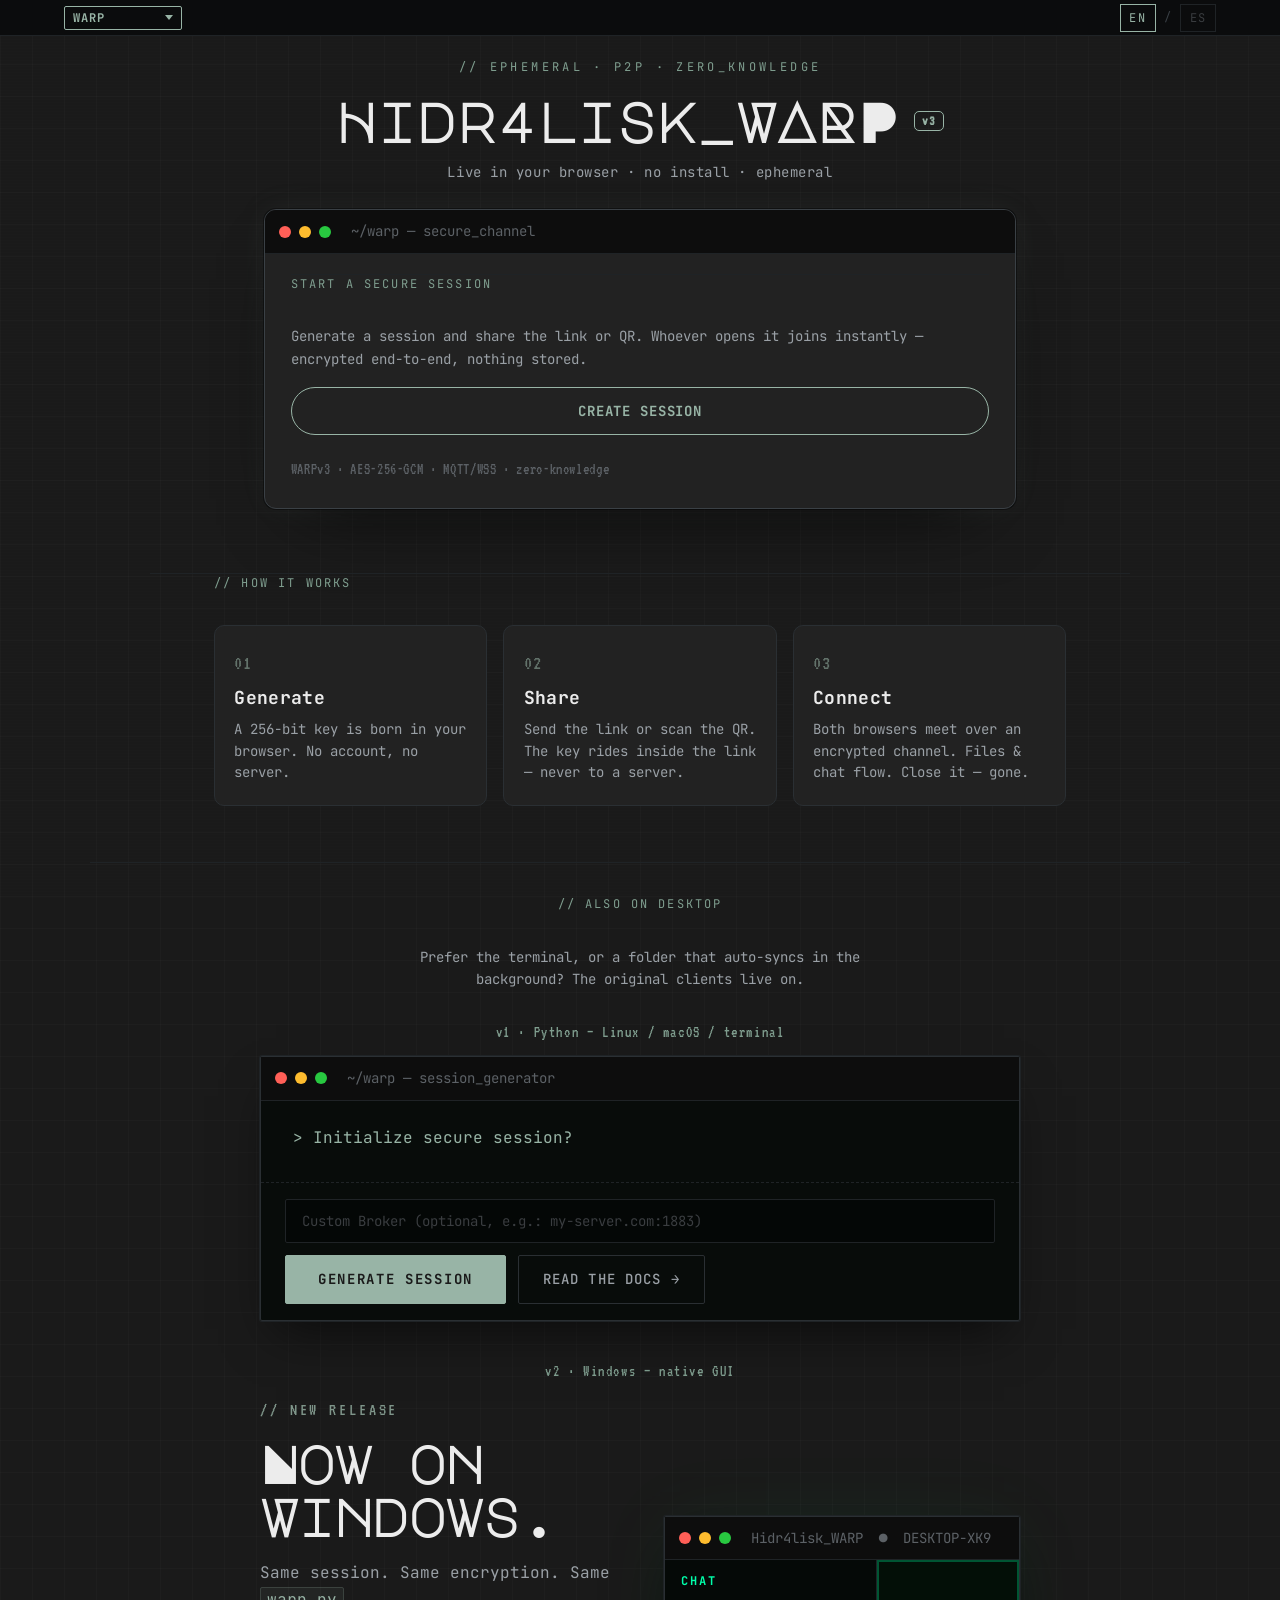
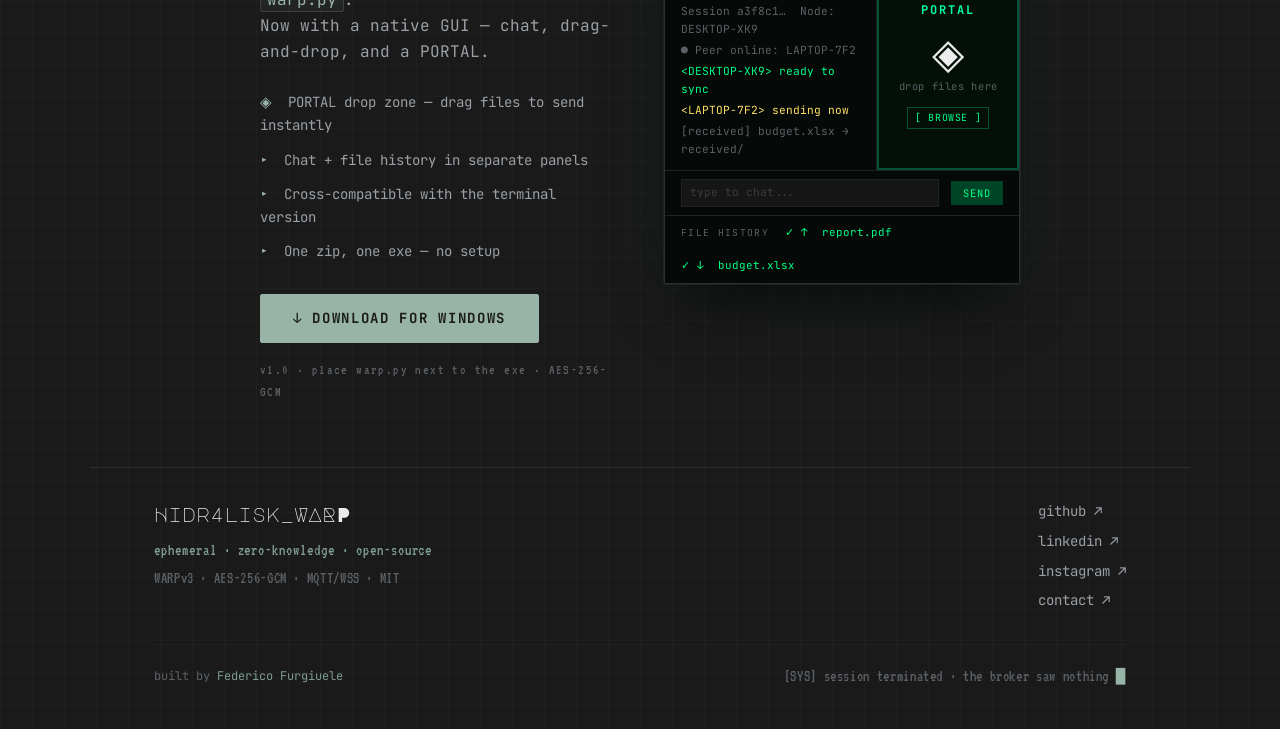
==== index.html @ d68409e7 "invitar: guardar QR como PNG (con marca central), cerrar la sección, y ocultar COMPARTIR en escritor" ====
<!DOCTYPE html>
<html lang="en">

<head>
    <meta charset="UTF-8">
    <meta name="viewport" content="width=device-width, initial-scale=1.0, viewport-fit=cover">
    <meta name="description"
        content="Hidr4lisk_WARP v3 — Ephemeral, zero-knowledge encrypted file transfer & chat, right in your browser. Generate a session, share a link or QR, connect instantly. Nothing stored.">
    <title>Hidr4lisk_WARP // Ephemeral P2P in your browser</title>
    <link rel="preconnect" href="https://fonts.googleapis.com">
    <link rel="preconnect" href="https://fonts.gstatic.com" crossorigin>
    <link href="https://fonts.googleapis.com/css2?family=JetBrains+Mono:wght@400;500;700;800&family=Major+Mono+Display&family=VT323&display=swap" rel="stylesheet">
    <link rel="stylesheet" href="index.css">
    <link rel="stylesheet" href="app.css">
</head>

<body>
    <div id="glitch-overlay" aria-hidden="true"></div>
    <a class="skip-link" href="#main-content">Skip to main content</a>

    <!-- ── Top bar (navbar) ─────────────────────────────────────────── -->
    <div class="top-bar" role="complementary" aria-label="System status">
        <div class="top-bar__inner">
            <div class="top-bar__left">
                <select class="tool-select" aria-label="Hidr4lisk tools"
                        onchange="window.location.href=this.value">
                    <option value="https://hidralisk.online">Hidr4lisk_</option>
                    <option value="https://hidr4lisk.github.io/warp" selected>WARP</option>
                    <option value="https://hidr4lisk.github.io/shield">SHIELD</option>
                    <option value="https://hidr4lisk.github.io/tech">TECH</option>
                    <option value="https://hidr4lisk.github.io/pentool">PENTOOL</option>
                    <option value="https://github.com/hidr4lisk/swarm">SWARM</option>
                </select>
            </div>
            <div class="top-bar__right">
                <nav class="lang-toggle" aria-label="Language selector">
                    <button class="lang-btn active" id="lang-en" onclick="setLang('en')" aria-pressed="true">EN</button>
                    <span class="lang-sep" aria-hidden="true">/</span>
                    <button class="lang-btn" id="lang-es" onclick="setLang('es')" aria-pressed="false">ES</button>
                </nav>
            </div>
        </div>
    </div>

    <div class="page-wrapper" id="main-content">

        <!-- ══════════════════════════════════════════════════════════════
             HERO — el cliente v3 EN VIVO es el héroe
             ══════════════════════════════════════════════════════════════ -->
        <header class="hero3">
            <p class="hero3__eyebrow"><span data-i18n="hero_eyebrow">// EPHEMERAL · P2P · ZERO_KNOWLEDGE</span></p>
            <h1 class="hero3__title"><span class="hero3__title-text">Hidr4lisk_WARP</span><span class="hero3__ver vt323">v3</span></h1>
            <p class="hero3__kicker" data-i18n="hero_kicker">Live in your browser · no install · ephemeral</p>

            <!-- Cliente dentro del marco terminal -->
            <div class="client">
                <div class="terminal-header">
                    <span class="btn close" aria-hidden="true"></span>
                    <span class="btn min" aria-hidden="true"></span>
                    <span class="btn max" aria-hidden="true"></span>
                    <span class="title">~/warp — secure_channel</span>
                </div>
                <div class="client__body">

                    <!-- Screen: start -->
                    <section class="screen" id="screen-start">
                        <p class="section-eyebrow" data-i18n="start_title">Start a secure session</p>
                        <p class="muted" data-i18n="start_desc">Generate a session and share the link or QR.</p>
                        <button id="create-btn" class="btn-primary" data-i18n="btn_create">CREATE SESSION</button>
                        <p id="start-error" class="err hidden"></p>
                        <p class="about-tags vt323">WARPv3 · AES-256-GCM · MQTT/WSS · zero-knowledge</p>
                    </section>

                    <!-- Screen: room -->
                    <section class="screen hidden" id="screen-room">
                        <div class="peer-status" id="peer-status"></div>

                        <!-- Invitar (colapsable) -->
                        <div class="invite" id="invite">
                            <button class="invite-reopen" id="invite-reopen" type="button">
                                <span data-i18n="invite_title">// INVITE A PEER</span> <span aria-hidden="true">▾</span>
                            </button>
                            <div class="invite-body">
                                <button class="invite-collapse" id="invite-collapse" type="button">
                                    <span class="section-eyebrow" data-i18n="invite_title">// INVITE A PEER</span> <span aria-hidden="true">▴</span>
                                </button>
                                <p class="muted" data-i18n="invite_desc">Send this link or let them scan the QR.</p>
                                <div class="qr-wrap">
                                    <div class="qr" id="qr" aria-label="Session QR code"></div>
                                    <span class="qr-logo">Hidr4lisk_</span>
                                </div>
                                <button id="qr-save-btn" class="qr-save-btn" type="button" data-i18n="btn_qr">⤓ SAVE QR</button>
                                <input id="share-link" class="share-link" readonly aria-label="Session link">
                                <div class="btn-row">
                                    <button id="share-btn" class="btn-primary" data-i18n="btn_share">↗ SHARE LINK</button>
                                    <button id="copy-btn" class="btn-ghost" data-i18n="btn_copy">⧉ COPY</button>
                                </div>
                            </div>
                        </div>

                        <div class="room-grid">
                            <!-- Chat -->
                            <div class="panel chat-card">
                                <p class="section-eyebrow" data-i18n="chat_title">// CHAT</p>
                                <div class="chat-log" id="chat-log" aria-live="polite"></div>
                                <div class="chat-input-row">
                                    <input id="chat-input" class="text-input" maxlength="2000" autocomplete="off"
                                           data-i18n-placeholder="chat_placeholder" placeholder="Type a message…">
                                    <button id="chat-send" class="btn-send" aria-label="Send">↵</button>
                                </div>
                            </div>

                            <!-- PORTAL (estilo Rick & Morty) -->
                            <div class="panel portal-card">
                                <p class="section-eyebrow" data-i18n="portal_title">// PORTAL</p>
                                <div class="portal" id="portal" role="button" tabindex="0" aria-label="Drop files to send">
                                    <span class="portal-ring" aria-hidden="true"></span>
                                    <span class="portal-ring portal-ring--2" aria-hidden="true"></span>
                                    <span class="portal-core" aria-hidden="true"></span>
                                    <span class="portal-hint" data-i18n="portal_hint">Drop files here or tap to choose</span>
                                    <input type="file" id="file-input" multiple hidden>
                                </div>
                                <p class="section-eyebrow xfer-eyebrow" data-i18n="transfers_title">// TRANSFERS</p>
                                <div class="transfers" id="transfers"></div>
                            </div>
                        </div>

                        <a class="leave" href="index.html" data-i18n="leave">↺ NEW SESSION</a>
                    </section>

                </div>
            </div>
        </header>

        <!-- ══════════════════════════════════════════════════════════════
             HOW IT WORKS — secuencia real (3 pasos)
             ══════════════════════════════════════════════════════════════ -->
        <section class="web-how" aria-labelledby="web-how-label">
            <p class="section-eyebrow" id="web-how-label" data-i18n="web_how_title">// HOW IT WORKS</p>
            <ol class="web-how__steps">
                <li class="web-step" data-animatable>
                    <span class="web-step__n vt323">01</span>
                    <h3 class="web-step__t" data-i18n="web_s1_t">Generate</h3>
                    <p class="web-step__d" data-i18n="web_s1_d">A 256-bit key is born in your browser.</p>
                </li>
                <li class="web-step" data-animatable>
                    <span class="web-step__n vt323">02</span>
                    <h3 class="web-step__t" data-i18n="web_s2_t">Share</h3>
                    <p class="web-step__d" data-i18n="web_s2_d">Send the link or scan the QR.</p>
                </li>
                <li class="web-step" data-animatable>
                    <span class="web-step__n vt323">03</span>
                    <h3 class="web-step__t" data-i18n="web_s3_t">Connect</h3>
                    <p class="web-step__d" data-i18n="web_s3_d">An encrypted channel forms. Files & chat flow.</p>
                </li>
            </ol>
        </section>

        <main>
        <!-- ══════════════════════════════════════════════════════════════
             LEGACY — los clientes de escritorio (v1 Python, v2 Windows)
             ══════════════════════════════════════════════════════════════ -->
        <section class="legacy" id="desktop" aria-labelledby="legacy-label">
            <div class="legacy__head">
                <p class="section-eyebrow" id="legacy-label" data-i18n="legacy_eyebrow">// ALSO ON DESKTOP</p>
                <p class="legacy__lead" data-i18n="legacy_lead">Prefer the terminal, or a folder that auto-syncs? The original clients live on.</p>
            </div>

            <!-- v1 · Python -->
            <div class="legacy__client">
                <p class="legacy__tag vt323" data-i18n="legacy_v1">v1 · Python — Linux / macOS / terminal</p>
                <div class="terminal-window">
                    <div class="terminal-header">
                        <span class="btn close" aria-hidden="true"></span>
                        <span class="btn min" aria-hidden="true"></span>
                        <span class="btn max" aria-hidden="true"></span>
                        <span class="title">~/warp — session_generator</span>
                    </div>
                    <div class="terminal-body" id="terminal-output">
                        <p class="user-input" id="terminal-init-line" data-i18n="terminal_init">&gt; Initialize secure session?</p>
                    </div>
                    <div class="action-container">
                        <input type="text" id="broker-url" data-i18n-placeholder="broker_placeholder"
                            placeholder="Custom Broker (optional, e.g.: my-server.com:1883)" class="cyber-input"
                            aria-label="Custom broker address">
                        <div class="action-buttons">
                            <button id="generate-btn" class="cta-primary" aria-label="Generate session">
                                <span data-i18n="btn_generate">GENERATE SESSION</span>
                            </button>
                            <a class="cta-secondary" href="https://github.com/hidr4lisk/warp" target="_blank" rel="noopener" aria-label="Read the documentation on GitHub">
                                <span data-i18n="cta_secondary">READ THE DOCS →</span>
                            </a>
                        </div>
                    </div>
                </div>
                <!-- Deploy sidebar (post-generation) + dummies de compat para generator.js -->
                <div class="carousel" aria-hidden="true" style="display:none">
                    <div class="carousel-track">
                        <div class="carousel-slide"><div class="feature-card"></div></div>
                        <div class="carousel-slide"><div class="feature-card"></div></div>
                        <div class="carousel-slide"><div class="feature-card"></div></div>
                    </div>
                    <div class="carousel-dots">
                        <button class="carousel-dot active" data-slide="0"></button>
                        <button class="carousel-dot" data-slide="1"></button>
                        <button class="carousel-dot" data-slide="2"></button>
                    </div>
                </div>
                <section class="deploy-sidebar hidden" aria-label="Deployment info">
                    <p class="success-msg" data-i18n="success_msg">// Session keys injected. Node ready for deployment.</p>
                    <div class="sidebar-buttons">
                        <button id="download-warp" class="cta-primary sidebar-btn sub-action" data-i18n="btn_download">↓ DOWNLOAD warp.py</button>
                        <button id="reset-btn" class="cta-secondary sidebar-btn sub-action" data-i18n="btn_reset">↺ NEW SESSION</button>
                    </div>
                    <div class="protocol-note">
                        <span class="note-label" data-i18n="protocol_label">// HOW IT WORKS</span>
                        <span data-i18n="protocol_text">Files are chunked, encrypted (AES-256-GCM), and pushed over MQTT. Nodes identify by hostname. Keys never leave your machine. Shut it down — session is gone.</span>
                    </div>
                </section>
                <div class="panel-about" aria-hidden="true" style="display:none"></div>
            </div>

            <!-- v2 · Windows GUI -->
            <div class="legacy__client" id="windows">
                <p class="legacy__tag vt323" data-i18n="legacy_v2">v2 · Windows — native GUI</p>
                <div class="win-launch__layout">
                    <div class="win-launch__copy">
                        <div class="win-launch__new vt323" data-i18n="win_new_badge">// NEW RELEASE</div>
                        <h2 class="win-launch__title" data-i18n="win_title">Now on Windows.</h2>
                        <p class="win-launch__sub" data-i18n-html="win_sub">Same session. Same encryption. Same <code class="inline">warp.py</code>.<br>Now with a native GUI — chat, drag-and-drop, and a PORTAL.</p>
                        <ul class="win-launch__bullets">
                            <li><span class="win-bullet-portal">◈</span> PORTAL drop zone — drag files to send instantly</li>
                            <li><span class="bullet-arrow">▸</span> Chat + file history in separate panels</li>
                            <li><span class="bullet-arrow">▸</span> Cross-compatible with the terminal version</li>
                            <li><span class="bullet-arrow">▸</span> One zip, one exe — no setup</li>
                        </ul>
                        <div class="win-launch__actions">
                            <a href="https://github.com/hidr4lisk/warp/releases/latest" class="cta-primary" target="_blank" rel="noopener" data-i18n="win_download_btn">↓ DOWNLOAD FOR WINDOWS</a>
                        </div>
                        <p class="win-launch__note vt323" data-i18n="win_note">v1.0 · place warp.py next to the exe · AES-256-GCM</p>
                    </div>
                    <div class="win-launch__preview" aria-hidden="true">
                        <div class="win-mockup">
                            <div class="win-mockup__bar">
                                <span class="btn close"></span><span class="btn min"></span><span class="btn max"></span>
                                <span class="title">Hidr4lisk_WARP &nbsp;●&nbsp; DESKTOP-XK9</span>
                            </div>
                            <div class="win-mockup__body">
                                <div class="win-mockup__chat">
                                    <div class="wm-label">CHAT</div>
                                    <div class="wm-line wm-sys">Session a3f8c1… &nbsp;Node: DESKTOP-XK9</div>
                                    <div class="wm-line wm-sys">● Peer online: LAPTOP-7F2</div>
                                    <div class="wm-line wm-me">&lt;DESKTOP-XK9&gt; ready to sync</div>
                                    <div class="wm-line wm-peer">&lt;LAPTOP-7F2&gt; sending now</div>
                                    <div class="wm-line wm-sys">[received] budget.xlsx → received/</div>
                                </div>
                                <div class="win-mockup__portal">
                                    <div class="wm-label">PORTAL</div>
                                    <div class="wm-portal-icon">◈</div>
                                    <div class="wm-portal-hint">drop files here</div>
                                    <div class="wm-portal-browse">[ BROWSE ]</div>
                                </div>
                            </div>
                            <div class="win-mockup__input">
                                <div class="wm-input-field">type to chat...</div>
                                <div class="wm-send">SEND</div>
                            </div>
                            <div class="win-mockup__history">
                                <span class="wm-hist-label">FILE HISTORY</span>
                                <span class="wm-hist-item">✓ ↑&nbsp; report.pdf</span>
                                <span class="wm-hist-item">✓ ↓&nbsp; budget.xlsx</span>
                            </div>
                        </div>
                    </div>
                </div>
            </div>
        </section>
        </main>

        <!-- ══════════════════════════════════════════════════════════════ FOOTER ═══ -->
        <footer class="foot">
            <div class="foot__top">
                <div class="foot__brand">
                    <p class="foot__word">Hidr4lisk_WARP</p>
                    <p class="foot__tag vt323">ephemeral · zero-knowledge · open-source</p>
                    <p class="foot__chips vt323">WARPv3 · AES-256-GCM · MQTT/WSS · MIT</p>
                </div>
                <nav class="foot__links" aria-label="Links">
                    <a href="https://github.com/hidr4lisk/warp" target="_blank" rel="noopener">github ↗</a>
                    <a href="https://linkedin.com/in/federico-furgiuele" target="_blank" rel="noopener">linkedin ↗</a>
                    <a href="https://instagram.com/hidralisk.online" target="_blank" rel="noopener">instagram ↗</a>
                    <a href="mailto:hidralisk.online@gmail.com">contact ↗</a>
                </nav>
            </div>
            <div class="foot__bottom">
                <span class="foot__by">built by <a href="https://linkedin.com/in/federico-furgiuele" target="_blank" rel="noopener">Federico Furgiuele</a></span>
                <span class="vt323 foot__sys">[SYS] session terminated · the broker saw nothing <span class="foot__blink">█</span></span>
            </div>
        </footer>

    </div><!-- /page-wrapper -->

    <template id="deploy-content">
        <div class="steps">
            <div class="step">
                <span class="step-num">01</span>
                <div class="step-body">
                    <p data-i18n-html="step1_desc">Copy <code class="inline">warp.py</code> into the folder you want to sync on <strong>each machine</strong>.</p>
                </div>
            </div>
            <div class="step">
                <span class="step-num">02</span>
                <div class="step-body">
                    <p data-i18n="step2_desc">Create a virtual environment and install the 3 dependencies:</p>
                    <div class="code-container">
                        <code class="block" id="cmd-install">python3 -m venv .venv<br>source .venv/bin/activate<br>pip install paho-mqtt cryptography watchdog</code>
                        <button class="copy-btn" onclick="copyToClipboard('cmd-install', this)">Copy</button>
                    </div>
                </div>
            </div>
            <div class="step">
                <span class="step-num">03</span>
                <div class="step-body">
                    <p data-i18n="step3_desc">Run the node. That's it.</p>
                    <div class="code-container">
                        <code class="block" id="cmd-run">python3 warp.py</code>
                        <button class="copy-btn" onclick="copyToClipboard('cmd-run', this)">Copy</button>
                    </div>
                </div>
            </div>
        </div>
    </template>

    <script src="generator.js"></script>
    <script src="index.js"></script>
    <script src="vendor/mqtt.min.js"></script>
    <script src="vendor/qrcode.min.js"></script>
    <script src="app.js"></script>
</body>

</html>
---- index.css ----
/* ── Design tokens ──────────────────────────────────────────────────── */
:root {
    /* Surface */
    --bg-base:      #1A1A1A;
    --bg-surface:   #222222;
    --bg-elevated:  #2a2a2a;

    /* Borders */
    --border-subtle:  #1f2326;
    --border-default: #2a2f33;
    --border-strong:  #3a4045;

    /* Text */
    --text-primary:   #ececec;
    --text-secondary: #9aa0a6;
    --text-tertiary:  #5c6166;
    --text-disabled:  #3a3d40;

    /* Accent — one colour only */
    --accent:      #98B4A6;
    --accent-dim:  #7f9e8f;
    --accent-glow: rgba(152, 180, 166, 0.35);
    --accent-soft: rgba(152, 180, 166, 0.08);

    /* States */
    --danger:  #ff5252;
    --info:    #6ab7ff;

    /* Typography */
    --font-display: 'Major Mono Display', 'JetBrains Mono', monospace;
    --font-mono:    'JetBrains Mono', 'SF Mono', Consolas, monospace;

    /* Spacing (4px base) */
    --s-1:  0.25rem;
    --s-2:  0.5rem;
    --s-3:  0.75rem;
    --s-4:  1rem;
    --s-5:  1.5rem;
    --s-6:  2rem;
    --s-7:  3rem;
    --s-8:  4rem;
    --s-9:  6rem;

    /* Type scale */
    --t-xs:   0.75rem;
    --t-sm:   0.875rem;
    --t-base: 1rem;
    --t-lg:   1.125rem;
    --t-xl:   1.5rem;
    --t-2xl:  2rem;
    --t-3xl:  3rem;
    --t-hero: clamp(1.8rem, 5vw, 3.6rem);

    /* Radii */
    --r-0: 0;
    --r-1: 2px;
    --r-2: 4px;

    /* Shadows / glows */
    --glow-accent: 0 0 0 1px var(--accent), 0 0 24px var(--accent-glow);
    --glow-soft:   0 0 32px var(--accent-soft);

    /* Motion */
    --ease-out:    cubic-bezier(0.16, 1, 0.3, 1);
    --ease-in-out: cubic-bezier(0.65, 0, 0.35, 1);
    --dur-fast:    150ms;
    --dur-base:    250ms;
    --dur-slow:    450ms;

    /* Page padding */
    --page-pad: var(--s-4);
}

@media (min-width: 640px)  { :root { --page-pad: var(--s-5); } }
@media (min-width: 1024px) { :root { --page-pad: var(--s-7); } }
@media (min-width: 1280px) { :root { --page-pad: var(--s-8); } }

/* ── Reset ──────────────────────────────────────────────────────────── */
*, *::before, *::after { box-sizing: border-box; margin: 0; padding: 0; }

/* ── Base ────────────────────────────────────────────────────────────── */
html { scroll-behavior: smooth; }

body {
    background-color: var(--bg-base);
    background-image:
        linear-gradient(rgba(255,255,255,0.018) 1px, transparent 1px),
        linear-gradient(90deg, rgba(255,255,255,0.018) 1px, transparent 1px);
    background-size: 32px 32px;
    color: var(--text-primary);
    font-family: var(--font-mono);
    font-size: var(--t-base);
    line-height: 1.6;
    overflow-x: hidden;
    min-height: 100vh;
    min-height: 100dvh;
    padding-top: env(safe-area-inset-top, 0);
    padding-bottom: env(safe-area-inset-bottom, 0);
}

/* Scanlines overlay */
body::before {
    content: '';
    position: fixed;
    inset: 0;
    pointer-events: none;
    background: repeating-linear-gradient(
        0deg,
        transparent 0,
        transparent 2px,
        rgba(255,255,255,0.012) 2px,
        rgba(255,255,255,0.012) 3px
    );
    z-index: 1;
    mix-blend-mode: overlay;
}

/* ── Skip link ──────────────────────────────────────────────────────── */
.skip-link {
    position: absolute;
    top: -100%;
    left: var(--page-pad);
    background: var(--accent);
    color: var(--bg-base);
    padding: var(--s-2) var(--s-4);
    font-family: var(--font-mono);
    font-weight: 700;
    text-decoration: none;
    z-index: 1000;
    transition: top var(--dur-fast);
}
.skip-link:focus { top: 0; }

/* ── VT323 utility ──────────────────────────────────────────────────── */
.vt323 { font-family: 'VT323', monospace; letter-spacing: 0.05em; }

/* ── Utility ────────────────────────────────────────────────────────── */
.hidden { display: none !important; }
.accent-word  { color: var(--accent); }
.accent-text  { color: var(--accent); }
.bullet-arrow { color: var(--accent); margin-right: var(--s-2); }

/* ── Top bar ─────────────────────────────────────────────────────────── */
.top-bar {
    position: sticky;
    top: 0;
    z-index: 200;
    height: 36px;
    background: rgba(10, 11, 12, 0.92);
    border-bottom: 1px solid var(--border-subtle);
    backdrop-filter: blur(8px);
    -webkit-backdrop-filter: blur(8px);
}

.top-bar__inner {
    max-width: 1320px;
    margin: 0 auto;
    padding-inline: max(var(--page-pad), env(safe-area-inset-left));
    height: 100%;
    display: flex;
    align-items: center;
    justify-content: space-between;
    gap: var(--s-4);
}

.top-bar__left,
.top-bar__right {
    display: flex;
    align-items: center;
    gap: var(--s-3);
    font-size: var(--t-xs);
    color: var(--text-tertiary);
    letter-spacing: 0.12em;
    text-transform: uppercase;
}

.top-bar__brand {
    color: var(--text-secondary);
    font-weight: 700;
    letter-spacing: 0.02em;
    text-transform: none;
}

.top-bar__online { color: var(--accent); }
.top-bar__sep    { color: var(--border-strong); }

.top-bar__brand-prefix { color: var(--accent); font-weight: 700; letter-spacing: 0.02em; text-transform: none; }
.top-bar__brand-tool   { color: var(--accent); font-weight: 700; letter-spacing: 0.02em; }

.tool-nav {
    display: flex;
    align-items: center;
    gap: var(--s-2);
}

.tool-nav__btn {
    padding: 2px var(--s-2);
    font-size: var(--t-xs);
    font-weight: 700;
    letter-spacing: 0.12em;
    text-transform: uppercase;
    text-decoration: none;
    color: var(--accent);
    border: 1px solid var(--accent);
    border-radius: var(--r-1);
    background: transparent;
    transition: color var(--dur-fast), background var(--dur-fast);
}

.tool-nav__btn:hover {
    color: var(--bg-base);
    background: var(--accent);
}

.tool-nav__btn.active {
    color: var(--bg-base);
    background: var(--accent);
    border-color: var(--accent);
    pointer-events: none;
}

.tool-nav__btn--brand { text-transform: none; }

.tool-select {
    appearance: none;
    -webkit-appearance: none;
    background-color: transparent;
    background-image: url("data:image/svg+xml,%3Csvg xmlns='http://www.w3.org/2000/svg' width='8' height='5'%3E%3Cpath d='M0 0l4 5 4-5z' fill='%2398B4A6'/%3E%3C/svg%3E");
    background-repeat: no-repeat;
    background-position: right 8px center;
    background-size: 8px 5px;
    border: 1px solid var(--accent);
    color: var(--accent);
    font-family: var(--font-mono);
    font-size: var(--t-xs);
    font-weight: 700;
    letter-spacing: 0.08em;
    padding: 3px 28px 3px 8px;
    cursor: pointer;
    border-radius: var(--r-1);
}
.tool-select:focus-visible { outline: 2px solid var(--accent); outline-offset: 2px; }

.status-dot {
    width: 7px;
    height: 7px;
    border-radius: 50%;
    background: var(--accent);
    box-shadow: 0 0 8px var(--accent-glow);
    animation: pulse 2s ease-in-out infinite;
    flex-shrink: 0;
}

/* ── Page wrapper ───────────────────────────────────────────────────── */
.page-wrapper {
    max-width: 1320px;
    margin: 0 auto;
    padding-inline: var(--page-pad);
    position: relative;
    z-index: 10;
}

/* ── Hero ────────────────────────────────────────────────────────────── */
.hero {
    display: grid;
    grid-template-columns: 1fr;
    gap: var(--s-5);
    padding-block: var(--s-5) var(--s-4);
    align-items: start;
}

@media (min-width: 1024px) {
    .hero {
        grid-template-columns: 55% 1fr;
        gap: var(--s-6);
    }
}

.hero__eyebrow {
    font-size: var(--t-xs);
    color: var(--accent);
    letter-spacing: 0.18em;
    text-transform: uppercase;
    margin-bottom: var(--s-4);
}

.hero__title {
    font-family: var(--font-display);
    font-size: var(--t-hero);
    color: var(--text-primary);
    letter-spacing: -0.02em;
    line-height: 1.05;
    margin-bottom: var(--s-5);
}

.hero__subtitle {
    font-size: var(--t-lg);
    color: var(--text-secondary);
    line-height: 1.5;
    max-width: 52ch;
}

/* Generator panel */
.hero__text    { min-width: 0; }
.hero__generator {
    position: relative;
    min-width: 0;
}

.generator-halo {
    position: absolute;
    inset: -20%;
    background: radial-gradient(ellipse at center, var(--accent-glow) 0%, transparent 60%);
    filter: blur(60px);
    z-index: 0;
    animation: glow-pulse 6s ease-in-out infinite;
    pointer-events: none;
}

/* ── Terminal window (shared — hero + setup) ───────────────────────── */
.terminal-window,
.setup-terminal {
    background: rgba(8, 12, 10, 0.95);
    border: 1px solid var(--border-default);
    border-radius: var(--r-1);
    overflow: hidden;
    box-shadow: 0 0 0 1px var(--border-subtle), 0 24px 48px -16px rgba(0,0,0,0.6);
    position: relative;
    z-index: 1;
    flex: 1;
    display: flex;
    flex-direction: column;
    min-height: 0;
}

.terminal-header {
    background: #0d0d0d;
    padding: 10px 14px;
    border-bottom: 1px solid var(--border-subtle);
    display: flex;
    align-items: center;
    flex-shrink: 0;
}

.btn {
    width: 12px;
    height: 12px;
    border-radius: 50%;
    margin-right: 8px;
    flex-shrink: 0;
}
.btn.close { background: #ff5f57; }
.btn.min   { background: #febc2e; }
.btn.max   { background: #28c840; }

.title {
    margin-left: 12px;
    color: var(--text-tertiary);
    font-size: var(--t-sm);
}

/* ── Terminal body (output) ─────────────────────────────────────────── */
.terminal-body {
    padding: var(--s-5) var(--s-6);
    min-height: 80px;
    overflow-x: auto;
    overflow-y: auto;
    font-size: var(--t-base);
    flex: 1;
}

.terminal-body p { margin-bottom: var(--s-2); color: var(--text-secondary); word-break: break-all; overflow-wrap: break-word; }
.terminal-body .user-input { color: var(--accent); }

/* ── Action container ───────────────────────────────────────────────── */
.action-container {
    padding: var(--s-4) var(--s-5);
    border-top: 1px dashed var(--border-subtle);
    flex-shrink: 0;
}

.action-buttons {
    display: flex;
    flex-wrap: wrap;
    gap: var(--s-3);
    margin-top: var(--s-3);
}

/* ── CTA buttons ────────────────────────────────────────────────────── */
.cta-primary {
    display: inline-flex;
    align-items: center;
    gap: var(--s-3);
    padding: var(--s-3) var(--s-6);
    font-family: var(--font-mono);
    font-weight: 700;
    font-size: var(--t-sm);
    letter-spacing: 0.12em;
    text-transform: uppercase;
    color: var(--bg-base);
    background: var(--accent);
    border: 1px solid var(--accent);
    border-radius: var(--r-1);
    cursor: pointer;
    text-decoration: none;
    min-height: 48px;
    transition:
        transform var(--dur-fast) var(--ease-out),
        box-shadow var(--dur-base) var(--ease-out);
}

@media (hover: hover) {
    .cta-primary:hover {
        transform: translateY(-1px);
        box-shadow: 0 0 32px var(--accent-glow), 0 0 80px var(--accent-soft);
    }
}
.cta-primary:active { transform: scale(0.98); }
.cta-primary:focus-visible { outline: 2px solid var(--accent); outline-offset: 4px; }

.cta-secondary {
    display: inline-flex;
    align-items: center;
    padding: var(--s-3) var(--s-5);
    font-family: var(--font-mono);
    font-weight: 500;
    font-size: var(--t-sm);
    letter-spacing: 0.08em;
    text-transform: uppercase;
    color: var(--text-secondary);
    background: transparent;
    border: 1px solid var(--border-default);
    border-radius: var(--r-1);
    cursor: pointer;
    text-decoration: none;
    min-height: 48px;
    transition:
        border-color var(--dur-base) var(--ease-out),
        color var(--dur-base) var(--ease-out);
}

@media (hover: hover) {
    .cta-secondary:hover {
        border-color: var(--accent);
        color: var(--accent);
    }
}
.cta-secondary:focus-visible { outline: 2px solid var(--accent); outline-offset: 4px; }

/* ── Broker input ───────────────────────────────────────────────────── */
.cyber-input {
    background: rgba(0,0,0,0.4);
    border: 1px solid var(--border-subtle);
    color: var(--text-primary);
    font-family: var(--font-mono);
    font-size: var(--t-sm);
    padding: var(--s-3) var(--s-4);
    width: 100%;
    outline: none;
    transition: border-color var(--dur-base), box-shadow var(--dur-base);
    border-radius: var(--r-1);
}
.cyber-input:focus {
    border-color: var(--accent);
    box-shadow: 0 0 0 2px var(--accent-soft);
}
.cyber-input::placeholder { color: var(--text-disabled); }

/* ── Layout body (generator.js compat) ──────────────────────────────── */
.layout-body { margin-block: var(--s-2); }

/* ── Deploy sidebar ─────────────────────────────────────────────────── */
.deploy-sidebar {
    background: var(--bg-surface);
    border: 1px solid var(--border-default);
    padding: var(--s-5);
    margin-block: var(--s-6);
    animation: fade-up var(--dur-slow) var(--ease-out) forwards;
}

.success-msg {
    color: var(--accent);
    font-size: var(--t-sm);
    margin-bottom: var(--s-4);
    opacity: 0.9;
}

.sidebar-buttons {
    display: flex;
    flex-wrap: wrap;
    gap: var(--s-3);
    margin-bottom: var(--s-5);
}

.sidebar-btn {
    flex: 1;
    min-width: 140px;
    justify-content: center;
}

.sub-action {
    background: transparent !important;
    color: var(--info) !important;
    border-color: var(--info) !important;
}
@media (hover: hover) {
    .sub-action:hover {
        background: rgba(106, 183, 255, 0.1) !important;
    }
}

.protocol-note {
    border-top: 1px dashed var(--border-subtle);
    padding-top: var(--s-4);
    color: var(--text-tertiary);
    font-size: var(--t-sm);
    line-height: 1.6;
}

.note-label {
    display: block;
    color: var(--accent-dim);
    margin-bottom: var(--s-2);
    font-size: var(--t-xs);
    letter-spacing: 0.18em;
    text-transform: uppercase;
}

.contact-section {
    border-top: 1px dashed var(--border-subtle);
    padding-top: var(--s-4);
    margin-top: var(--s-4);
}

.contact-btn {
    display: inline-block;
    color: var(--info);
    border: 1px solid var(--info);
    background: transparent;
    font-family: var(--font-mono);
    font-size: var(--t-xs);
    padding: var(--s-2) var(--s-4);
    cursor: pointer;
    text-decoration: none;
    letter-spacing: 0.06em;
    transition: background var(--dur-base), color var(--dur-base);
    min-height: 44px;
    display: inline-flex;
    align-items: center;
}
@media (hover: hover) {
    .contact-btn:hover {
        background: rgba(106, 183, 255, 0.1);
    }
}

/* ── Steps (inside deploy-content template) ─────────────────────────── */
.steps { display: flex; flex-direction: column; gap: var(--s-4); }

.step { display: flex; gap: var(--s-3); align-items: flex-start; }

.step-num {
    color: var(--accent);
    font-size: var(--t-xl);
    line-height: 1;
    opacity: 0.4;
    flex-shrink: 0;
    width: 28px;
    font-family: var(--font-display);
}

.step-body p { color: var(--text-secondary); margin-bottom: var(--s-2); line-height: 1.5; }
.step-body strong { color: var(--text-primary); }

.code-container { position: relative; margin-top: var(--s-2); }

code.block {
    display: block;
    background: #000;
    padding: var(--s-3) var(--s-4);
    padding-right: 60px;
    color: var(--text-primary);
    border: 1px solid var(--border-default);
    line-height: 1.8;
    font-family: var(--font-mono);
    font-size: var(--t-sm);
    overflow-x: auto;
}

code.inline {
    background: var(--accent-soft);
    color: var(--accent);
    padding: 1px 6px;
    border: 1px solid rgba(152,180,166,0.2);
    font-family: var(--font-mono);
    border-radius: var(--r-1);
}

.copy-btn {
    position: absolute;
    top: 8px;
    right: 8px;
    background: var(--bg-elevated);
    border: 1px solid var(--border-subtle);
    color: var(--text-tertiary);
    font-family: var(--font-mono);
    font-size: 0.6rem;
    padding: 3px 7px;
    cursor: pointer;
    text-transform: uppercase;
    letter-spacing: 0.1em;
    transition: all var(--dur-fast);
    min-height: 28px;
    min-width: 44px;
}
@media (hover: hover) { .copy-btn:hover { color: var(--accent); border-color: var(--accent); } }
.copy-btn.copied { background: var(--accent); color: var(--bg-base); border-color: var(--accent); }

/* ── Section layout ─────────────────────────────────────────────────── */
section {
    padding-block: var(--s-6) var(--s-5);
    border-top: 1px solid var(--border-subtle);
}

.section-eyebrow {
    font-size: var(--t-xs);
    color: var(--accent-dim);
    letter-spacing: 0.18em;
    text-transform: uppercase;
    margin-bottom: var(--s-6);
}

/* ── Features ───────────────────────────────────────────────────────── */
.features-grid {
    display: grid;
    grid-template-columns: 1fr;
    gap: var(--s-4);
}

@media (min-width: 900px) {
    .features-grid { grid-template-columns: repeat(3, 1fr); }
}

.feature-card-new {
    position: relative;
    padding: var(--s-6);
    background: var(--bg-surface);
    border: 1px solid var(--border-subtle);
    transition:
        border-color var(--dur-base) var(--ease-out),
        background var(--dur-base) var(--ease-out);
    opacity: 0;
    transform: translateY(12px);
}

.feature-card-new.in-view {
    animation: fade-up var(--dur-slow) var(--ease-out) forwards;
}

@media (hover: hover) {
    .feature-card-new:hover {
        border-color: var(--accent);
        background: var(--bg-elevated);
    }
    /* Corner brackets on hover */
    .feature-card-new::before,
    .feature-card-new::after {
        content: '';
        position: absolute;
        width: 12px;
        height: 12px;
        border-color: var(--accent);
        border-style: solid;
        opacity: 0;
        transition: opacity var(--dur-base) var(--ease-out);
    }
    .feature-card-new::before { top: -1px;    left: -1px;    border-width: 1px 0 0 1px; }
    .feature-card-new::after  { bottom: -1px; right: -1px;   border-width: 0 1px 1px 0; }
    .feature-card-new:hover::before,
    .feature-card-new:hover::after { opacity: 1; }
}

.feature-num {
    font-size: var(--t-xl);
    color: var(--accent);
    display: block;
    margin-bottom: var(--s-3);
}

.feature-title {
    font-family: var(--font-display);
    font-size: var(--t-lg);
    color: var(--text-primary);
    letter-spacing: -0.01em;
    margin-bottom: var(--s-3);
}

.feature-desc {
    color: var(--text-secondary);
    font-size: var(--t-sm);
    line-height: 1.6;
    margin-bottom: var(--s-4);
}

.feature-meta {
    color: var(--text-tertiary);
    font-size: var(--t-sm);
    padding-top: var(--s-4);
    border-top: 1px solid var(--border-subtle);
}

/* ── About (inside hero text column) ───────────────────────────────── */
.hero__about {
    margin-top: var(--s-5);
    padding-top: var(--s-4);
    border-top: 1px solid var(--border-subtle);
}

.hero__about-label {
    margin-bottom: var(--s-3);
}

.hero__about-text {
    font-size: var(--t-base);
    color: var(--text-secondary);
    line-height: 1.6;
    margin-bottom: var(--s-3);
}

.about-tags {
    font-size: var(--t-sm);
    color: var(--text-tertiary);
    letter-spacing: 0.14em;
    margin-top: var(--s-4);
}

/* ── How it works ───────────────────────────────────────────────────── */
.how-it-works__layout {
    display: flex;
    flex-direction: column;
    gap: var(--s-6);
}

@media (min-width: 768px) {
    .how-it-works__layout {
        flex-direction: row;
        align-items: center;
        gap: var(--s-6);
    }
}

.how-diagram {
    width: 100%;
    max-width: 560px;
    overflow: hidden;
}

.diagram-node rect {
    fill: var(--bg-surface);
    stroke: var(--border-default);
    stroke-width: 1;
}

.node-label {
    font-family: var(--font-mono);
    font-size: 13px;
    fill: var(--text-secondary);
    letter-spacing: 0.06em;
}

.node-sublabel {
    font-family: var(--font-mono);
    font-size: 11px;
    fill: var(--text-tertiary);
}

.data-line {
    stroke: var(--border-strong);
    stroke-width: 1.5;
    animation: dash-flow 2s linear infinite;
}

.arrow-head { fill: var(--border-strong); }

.node-pulse {
    fill: var(--accent);
    animation: pulse 2s ease-in-out infinite;
}

.how-bullets {
    list-style: none;
    display: flex;
    flex-direction: column;
    gap: var(--s-3);
}

.how-bullets li {
    color: var(--text-secondary);
    font-size: var(--t-base);
}


/* ── Cursor blink ───────────────────────────────────────────────────── */
.cursor {
    color: var(--accent);
    animation: blink 1.1s steps(2, end) infinite;
    display: inline-block;
}

/* ── Footer ─────────────────────────────────────────────────────────── */
footer {
    padding-block: var(--s-8) var(--s-5);
    border-top: 1px solid var(--border-subtle);
    margin-top: var(--s-6);
}

.footer__grid {
    display: grid;
    grid-template-columns: 1fr;
    gap: var(--s-6);
    margin-bottom: var(--s-6);
}

@media (min-width: 768px) {
    .footer__grid { grid-template-columns: repeat(3, 1fr); }
}

.footer__brand {
    font-family: var(--font-display);
    font-size: var(--t-xl);
    color: var(--text-primary);
    letter-spacing: -0.01em;
    margin-bottom: var(--s-2);
}

.footer__tagline { color: var(--text-tertiary); font-size: var(--t-sm); margin-bottom: var(--s-1); }
.footer__author  { color: var(--text-tertiary); font-size: var(--t-sm); }

.footer__label {
    font-size: var(--t-xs);
    color: var(--accent-dim);
    letter-spacing: 0.14em;
    text-transform: uppercase;
    margin-top: var(--s-4);
    margin-bottom: var(--s-2);
}
.footer__col .footer__label:first-child { margin-top: 0; }

.footer__link {
    display: block;
    color: var(--text-secondary);
    text-decoration: none;
    font-size: var(--t-sm);
    margin-bottom: var(--s-1);
    transition: color var(--dur-fast);
}
@media (hover: hover) { .footer__link:hover { color: var(--accent); } }
.footer__link:focus-visible { outline: 2px solid var(--accent); outline-offset: 2px; }

.footer__status { color: var(--text-tertiary); font-size: var(--t-sm); margin-bottom: var(--s-1); }
.footer__license {
    display: inline-block;
    margin-top: var(--s-3);
    color: var(--text-tertiary);
    font-size: var(--t-xs);
    text-decoration: none;
    border: 1px solid var(--border-subtle);
    padding: 2px 8px;
    letter-spacing: 0.08em;
    transition: border-color var(--dur-fast), color var(--dur-fast);
}
@media (hover: hover) { .footer__license:hover { border-color: var(--accent); color: var(--accent); } }

.footer__bottom {
    border-top: 1px solid var(--border-subtle);
    padding-top: var(--s-4);
    text-align: center;
}

.footer__sys {
    font-size: var(--t-base);
    color: var(--text-tertiary);
    letter-spacing: 0.06em;
}

.footer__blink { animation: blink 2s steps(2) infinite; }

/* ── Lang toggle ────────────────────────────────────────────────────── */
.lang-toggle { display: flex; align-items: center; gap: var(--s-2); }

.lang-btn {
    background: transparent;
    border: 1px solid var(--border-subtle);
    color: var(--text-disabled);
    font-family: var(--font-mono);
    font-size: var(--t-xs);
    padding: 4px 8px;
    cursor: pointer;
    letter-spacing: 0.1em;
    transition: border-color var(--dur-fast), color var(--dur-fast);
    min-height: 28px;
    min-width: 36px;
}
@media (hover: hover) { .lang-btn:hover { border-color: var(--accent); color: var(--accent); } }
.lang-btn.active { border-color: var(--accent); color: var(--accent); }
.lang-btn:focus-visible { outline: 2px solid var(--accent); outline-offset: 2px; }
.lang-sep { color: var(--border-strong); font-size: var(--t-xs); }

/* ── Keyframes ──────────────────────────────────────────────────────── */
@keyframes blink {
    0%, 49% { opacity: 1; }
    50%, 100% { opacity: 0; }
}

@keyframes pulse {
    0%, 100% { opacity: 1; transform: scale(1); }
    50%       { opacity: 0.5; transform: scale(1.1); }
}

@keyframes glow-pulse {
    0%, 100% { opacity: 0.4; }
    50%       { opacity: 0.7; }
}

@keyframes fade-up {
    from { opacity: 0; transform: translateY(12px); }
    to   { opacity: 1; transform: translateY(0); }
}

@keyframes dash-flow {
    to { stroke-dashoffset: -20; }
}

@keyframes dash-flow-back {
    to { stroke-dashoffset: 20; }
}

.data-line-back {
    stroke: var(--border-strong);
    stroke-width: 1.5;
    stroke-dasharray: 6 4;
    animation: dash-flow-back 2s linear infinite;
}

/* ── Boot glitch ─────────────────────────────────────────────── */
#glitch-overlay {
    position: fixed; inset: 0;
    z-index: 9000; pointer-events: none;
    animation: go-hide 2s ease-out forwards;
}
#glitch-overlay::before {
    content: '';
    position: absolute; inset: 0;
    background: repeating-linear-gradient(
        to bottom,
        rgba(0,0,0,0.3) 0, rgba(0,0,0,0.3) 1px,
        transparent 1px, transparent 3px
    );
}
#glitch-overlay::after {
    content: '';
    position: absolute; left: 0; right: 0; height: 2px;
    background: var(--accent); opacity: 0.85;
    animation: go-scanline 2s steps(1, end) forwards;
}
@keyframes go-hide {
    0%,70% { opacity:1; }
    100%   { opacity:0; }
}
@keyframes go-scanline {
    0%   { top:10%; transform:scaleX(.8) translateX(-5px);  }
    8%   { top:72%; transform:scaleX(.4) translateX(12px);  }
    16%  { top:25%; transform:scaleX(.9) translateX(-8px);  }
    24%  { top:58%; transform:scaleX(.6) translateX(4px);   }
    32%  { top:40%; transform:scaleX(1)  translateX(-15px); }
    40%  { top:85%; transform:scaleX(.3) translateX(7px);   }
    48%  { top:15%; transform:scaleX(.7) translateX(-3px);  }
    56%  { top:62%; transform:scaleX(.5) translateX(10px);  }
    64%  { top:33%; transform:scaleX(.2) translateX(-1px);  }
    72%  { top:50%; transform:scaleX(.1) translateX(2px); opacity:.5; }
    100% { opacity:0; }
}
.hero__title {
    animation: title-glitch 2s steps(1, end) forwards;
}
@keyframes title-glitch {
    0%   { text-shadow: 3px 0 #ff0040, -3px 0 #00f0cc; filter:blur(.5px); }
    8%   { text-shadow:-4px 0 #ff0040,  2px 0 #00f0cc; transform:translateX(3px); }
    16%  { text-shadow: 2px 0 #ff0040, -4px 0 #00f0cc; transform:translateX(-2px); filter:none; }
    24%  { text-shadow:-2px 0 #ff0040,  3px 0 #00f0cc; transform:translateX(1px); }
    32%  { text-shadow: 4px 0 #ff0040, -2px 0 #00f0cc; filter:blur(.3px); }
    40%  { text-shadow:-3px 0 #ff0040,  1px 0 #00f0cc; transform:translateX(-1px); }
    48%  { text-shadow: 1px 0 rgba(152,180,166,.5); transform:none; }
    56%  { text-shadow:-2px 0 #ff0040,  2px 0 #00f0cc; }
    64%  { text-shadow: 2px 0 rgba(152,180,166,.3); }
    72%  { text-shadow:-1px 0 #ff0040,  1px 0 #00f0cc; }
    80%  { text-shadow:none; filter:none; transform:none; }
    100% { text-shadow:none; filter:none; transform:none; }
}

/* ── Reduced motion ─────────────────────────────────────────────────── */
@media (prefers-reduced-motion: reduce) {
    *, *::before, *::after {
        animation-duration: 0.001ms !important;
        animation-iteration-count: 1 !important;
        transition-duration: 0.001ms !important;
    }
    .cursor { animation: none; opacity: 1; }
    .status-dot { animation: none; opacity: 1; }
    .feature-card-new { opacity: 1; transform: none; }
}

/* ── Responsive — hide helpers ──────────────────────────────────────── */
@media (max-width: 499px) {
    .top-bar__hide-xs { display: none; }
}
@media (max-width: 639px) {
    .top-bar__hide-sm { display: none; }
}

/* Mobile scanlines — off for performance */
@media (max-width: 768px) {
    body::before { display: none; }
    .generator-halo { inset: -10%; }
}

/* ── Windows announcement strip ─────────────────────────────────────── */
.win-announce {
    position: sticky;
    top: 36px;
    z-index: 199;
    height: 38px;
    background: rgba(10, 11, 12, 0.95);
    border-bottom: 1px solid var(--border-default);
    backdrop-filter: blur(8px);
    -webkit-backdrop-filter: blur(8px);
    overflow: hidden;
}

.win-announce__inner {
    max-width: 1320px;
    margin: 0 auto;
    padding-inline: var(--page-pad);
    height: 100%;
    display: flex;
    align-items: center;
    justify-content: center;
    gap: var(--s-3);
}

.win-announce__badge {
    background: var(--accent);
    color: var(--bg-base);
    font-size: var(--t-sm);
    padding: 0 8px;
    letter-spacing: 0.12em;
    line-height: 1.6;
}

.win-announce__sep { color: var(--border-strong); font-size: var(--t-xs); }

.win-announce__msg {
    color: var(--text-secondary);
    font-size: var(--t-xs);
    letter-spacing: 0.12em;
    text-transform: uppercase;
}

.win-announce__cta {
    color: var(--accent);
    font-size: var(--t-xs);
    letter-spacing: 0.1em;
    text-transform: uppercase;
    text-decoration: none;
    border-bottom: 1px solid var(--accent-dim);
    padding-bottom: 1px;
    transition: color var(--dur-fast);
}
@media (hover: hover) { .win-announce__cta:hover { color: var(--text-primary); } }

/* ── Windows launch section ─────────────────────────────────────────── */
.win-launch {
    padding-block: var(--s-8) var(--s-7);
    border-top: 1px solid var(--border-subtle);
    position: relative;
    overflow: hidden;
}

.win-launch::before {
    content: '';
    position: absolute;
    top: -40px;
    left: 50%;
    transform: translateX(-50%);
    width: 700px;
    height: 240px;
    background: radial-gradient(ellipse at top, var(--accent-glow) 0%, transparent 70%);
    filter: blur(50px);
    pointer-events: none;
    opacity: 0.25;
}

.win-launch__layout {
    display: grid;
    grid-template-columns: 1fr;
    gap: var(--s-7);
    align-items: center;
}

@media (min-width: 900px) {
    .win-launch__layout { grid-template-columns: 1fr 1fr; }
}

.win-launch__new {
    font-size: var(--t-lg);
    color: var(--accent);
    letter-spacing: 0.16em;
    margin-bottom: var(--s-3);
    opacity: 0.8;
}

.win-launch__title {
    font-family: var(--font-display);
    font-size: clamp(2rem, 5vw, 3.2rem);
    color: var(--text-primary);
    letter-spacing: -0.02em;
    line-height: 1.05;
    margin-bottom: var(--s-4);
}

.win-launch__sub {
    color: var(--text-secondary);
    font-size: var(--t-base);
    line-height: 1.65;
    margin-bottom: var(--s-5);
    max-width: 48ch;
}

.win-launch__bullets {
    list-style: none;
    display: flex;
    flex-direction: column;
    gap: var(--s-3);
    margin-bottom: var(--s-6);
    color: var(--text-secondary);
    font-size: var(--t-sm);
}

.win-bullet-portal {
    color: var(--accent);
    margin-right: var(--s-2);
    font-size: 1.1em;
}

.win-launch__actions {
    margin-bottom: var(--s-4);
}

.win-launch__note {
    color: var(--text-tertiary);
    font-size: var(--t-sm);
    letter-spacing: 0.1em;
}

/* ── Windows app mockup ─────────────────────────────────────────────── */
.win-mockup {
    background: rgba(6, 10, 8, 0.98);
    border: 1px solid var(--border-default);
    border-radius: var(--r-1);
    overflow: hidden;
    box-shadow:
        0 0 0 1px var(--border-subtle),
        0 28px 56px -16px rgba(0, 0, 0, 0.75),
        0 0 80px rgba(0, 255, 136, 0.06);
    font-family: var(--font-mono);
}

.win-mockup__bar {
    background: #0d0d0d;
    padding: 10px 14px;
    border-bottom: 1px solid var(--border-subtle);
    display: flex;
    align-items: center;
}

.win-mockup__body {
    display: grid;
    grid-template-columns: 3fr 2fr;
    border-bottom: 1px solid var(--border-subtle);
}

.win-mockup__chat {
    padding: var(--s-3) var(--s-4);
    border-right: 1px solid var(--border-subtle);
    display: flex;
    flex-direction: column;
    gap: 4px;
    min-height: 180px;
}

.wm-label {
    font-size: var(--t-xs);
    color: #00ffaa;
    letter-spacing: 0.16em;
    font-weight: 700;
    margin-bottom: var(--s-2);
}

.wm-line {
    font-size: 0.7rem;
    line-height: 1.55;
}

.wm-sys  { color: var(--text-tertiary); }
.wm-me   { color: #00ff88; }
.wm-peer { color: #ffe066; }

.win-mockup__portal {
    display: flex;
    flex-direction: column;
    align-items: center;
    justify-content: center;
    padding: var(--s-4) var(--s-3);
    background: #030f07;
    gap: 4px;
    border: 2px solid #005533;
    animation: portal-border-pulse 1.4s ease-in-out infinite;
}

.wm-portal-icon {
    font-size: 2.6rem;
    line-height: 1;
    animation: portal-icon-pulse 1.4s ease-in-out infinite;
}

.wm-portal-hint {
    font-size: 0.65rem;
    color: var(--text-tertiary);
    letter-spacing: 0.06em;
}

.wm-portal-browse {
    font-size: 0.62rem;
    color: #00ff88;
    border: 1px solid #005533;
    padding: 2px 7px;
    margin-top: var(--s-2);
    cursor: default;
    letter-spacing: 0.06em;
}

.win-mockup__input {
    display: flex;
    align-items: center;
    padding: var(--s-2) var(--s-4);
    border-bottom: 1px solid var(--border-subtle);
    gap: var(--s-3);
}

.wm-input-field {
    flex: 1;
    background: #161616;
    border: 1px solid var(--border-subtle);
    color: var(--text-disabled);
    font-size: 0.7rem;
    padding: 4px 8px;
    font-family: var(--font-mono);
}

.wm-send {
    background: #004428;
    color: #00ff88;
    font-size: 0.65rem;
    padding: 4px 12px;
    letter-spacing: 0.1em;
    cursor: default;
}

.win-mockup__history {
    display: flex;
    align-items: center;
    flex-wrap: wrap;
    gap: var(--s-4);
    padding: var(--s-2) var(--s-4);
}

.wm-hist-label {
    font-size: 0.6rem;
    color: var(--text-tertiary);
    letter-spacing: 0.14em;
    text-transform: uppercase;
}

.wm-hist-item {
    font-size: 0.68rem;
    color: #00ff88;
}

/* ── Portal animations ──────────────────────────────────────────────── */
@keyframes portal-icon-pulse {
    0%, 100% {
        color: #00ff88;
        text-shadow: 0 0 24px rgba(0, 255, 136, 1), 0 0 48px rgba(0, 255, 136, 0.5);
    }
    50% {
        color: #00bb60;
        text-shadow: 0 0 10px rgba(0, 187, 96, 0.4), 0 0 20px rgba(0, 187, 96, 0.2);
    }
}

@keyframes portal-border-pulse {
    0%, 100% { border-color: #00ff88; box-shadow: inset 0 0 20px rgba(0, 255, 136, 0.08); }
    50%       { border-color: #004422; box-shadow: inset 0 0 6px rgba(0, 255, 136, 0.03); }
}

/* ── Windows responsive ─────────────────────────────────────────────── */
@media (max-width: 640px) {
    /* Hide mockup — text + download button is enough on mobile */
    .win-launch__preview { display: none; }

    /* Reduce section padding on mobile */
    .win-launch { padding-block: var(--s-6) var(--s-5); }
}

@media (max-width: 499px) {
    /* Announcement strip: strip down to [NEW] + ↓ download only */
    .win-announce__msg,
    .win-announce__sep { display: none; }
    .win-announce { height: 32px; }
    .win-announce__inner { gap: var(--s-3); }
}


/* ── v3 flagship CTA (cliente web/móvil) ─────────────────────────────────── */
.hero__cta {
    display: inline-flex; align-items: center; gap: .7rem; flex-wrap: wrap;
    margin: 1.4rem 0 .6rem;
    padding: .85rem 1.4rem; border-radius: 999px;
    background: var(--accent); color: var(--bg-base);
    font-family: var(--font-mono); font-weight: 800; letter-spacing: .03em;
    font-size: var(--t-base, 1rem); text-decoration: none;
    box-shadow: var(--glow-soft);
    transition: transform var(--dur-fast, 150ms) var(--ease-out, ease), box-shadow var(--dur-fast, 150ms);
}
.hero__cta:hover { transform: translateY(-2px); box-shadow: var(--glow-accent); }
.hero__cta-badge {
    background: var(--bg-base); color: var(--accent);
    font-size: 1rem; letter-spacing: .08em;
    padding: .05em .55em; border-radius: 5px;
}
.hero__cta-arrow { font-weight: 700; }
.hero__cta-note {
    color: var(--text-secondary); font-size: var(--t-sm, .875rem);
    line-height: 1.6; margin: 0 0 .5rem; max-width: 46ch;
}
---- app.css ----
/* =============================================================================
   app.css — Hidr4lisk_WARP v3. Cliente web/móvil como héroe de la página única.
   Hereda paleta/fuentes de index.css (var(--accent) sage, --bg-base, Major Mono).
   ============================================================================= */

/* ── HERO ───────────────────────────────────────────────────────────────── */
.hero3 {
    max-width: 880px;
    margin: 0 auto;
    padding: clamp(.7rem, 2.5vw, 1.4rem) var(--page-pad, 1rem) 1rem;  /* navbar más cerca del eyebrow */
    text-align: center;
}
.hero3__eyebrow {
    font-family: var(--font-mono); font-size: var(--t-xs, .75rem);
    letter-spacing: .28em; text-transform: uppercase; color: var(--accent-dim);
    margin-bottom: 1rem;
}
.hero3__title {
    font-family: var(--font-display);
    font-size: clamp(1.35rem, 6.4vw, 3.4rem);
    line-height: 1; color: var(--text-primary); max-width: 100%;
    display: inline-flex; align-items: center; gap: .45ch; flex-wrap: nowrap;
    white-space: nowrap; justify-content: center;
}
.hero3__ver {
    font-size: .26em; color: var(--accent); flex-shrink: 0;
    border: 1px solid var(--accent); border-radius: 5px; padding: .12em .5em;
    letter-spacing: .1em;
}
.hero3__kicker {
    color: var(--text-secondary); font-size: var(--t-sm, .875rem);
    letter-spacing: .04em; margin: .7rem 0 1.6rem;
}

/* ── CLIENTE (marco terminal) ───────────────────────────────────────────── */
.client {
    max-width: 980px; margin: 0 auto; text-align: left;
    background: var(--bg-surface);
    border: 1px solid var(--border-strong);
    border-radius: 12px; overflow: hidden;
    box-shadow: 0 0 0 1px rgba(0,0,0,.4), 0 30px 80px -40px rgba(0,0,0,.9), var(--glow-soft);
}
/* .terminal-header viene de index.css (mac-dots + título) */
.client__body { padding: clamp(.9rem, 2.4vw, 1.25rem) clamp(1rem, 3vw, 1.6rem) clamp(1rem, 3vw, 1.6rem); }
/* el header del terminal queda más pegado al primer texto */
.client .screen { padding: 0; }   /* mata el padding-top de 32px que hereda <section> de index.css */
.client__body > .screen > :first-child { margin-top: 0; }
.client .section-eyebrow { margin-bottom: .85rem; }

/* ── Screens ────────────────────────────────────────────────────────────── */
.screen { display: flex; flex-direction: column; gap: 1.1rem; }
.screen.hidden, .hidden { display: none !important; }

.muted { color: var(--text-secondary); font-size: var(--t-sm, .875rem); line-height: 1.6; margin: 0; }
.field-label {
    margin: .3rem 0 -.4rem; font-size: var(--t-xs, .75rem);
    letter-spacing: .12em; text-transform: uppercase; color: var(--text-tertiary);
}
.text-input {
    width: 100%; box-sizing: border-box;
    background: var(--bg-base); color: var(--text-primary);
    border: 1px solid var(--border-strong); border-radius: 8px;
    padding: .75rem .9rem; font-family: var(--font-mono); font-size: var(--t-base, 1rem);
    outline: none; transition: border-color var(--dur-fast, 150ms), box-shadow var(--dur-fast, 150ms);
}
.text-input:focus { border-color: var(--accent); box-shadow: 0 0 0 3px var(--accent-soft); }

.btn-primary, .btn-ghost {
    font-family: var(--font-mono); font-weight: 700; letter-spacing: .06em;
    font-size: var(--t-sm, .875rem); text-transform: uppercase;
    padding: .85rem 1.2rem; border-radius: 999px; cursor: pointer; min-height: 46px;
    display: inline-flex; align-items: center; justify-content: center; gap: .5ch;
    text-decoration: none; transition: all var(--dur-fast, 150ms) var(--ease-out, ease);
}
.btn-primary { background: transparent; color: var(--accent); border: 1.5px solid var(--accent); }
.btn-primary:hover { background: var(--accent); color: var(--bg-base); transform: translateY(-1px); box-shadow: var(--glow-soft); }
.btn-ghost { background: transparent; color: var(--text-secondary); border: 1.5px solid var(--border-strong); }
.btn-ghost:hover { color: var(--text-primary); border-color: var(--text-secondary); }
#screen-start .btn-primary { width: 100%; }

.err { color: var(--danger); font-size: var(--t-sm, .875rem); }
#screen-start .about-tags { color: var(--text-tertiary); margin: .3rem 0 0; font-size: 1rem; letter-spacing: .04em; }

/* ── Peer status ────────────────────────────────────────────────────────── */
.peer-status {
    text-align: center; font-family: var(--font-mono); font-size: var(--t-sm, .875rem);
    color: var(--text-secondary); letter-spacing: .04em; min-height: 1.2em;
}
.peer-status.online { color: var(--accent); text-shadow: 0 0 12px var(--accent-glow); }

/* ── Invitar (colapsable) ───────────────────────────────────────────────── */
.invite {
    background: var(--bg-base); border: 1px solid var(--border-default);
    border-radius: 10px; padding: 1.1rem; text-align: center;
}
.invite-reopen {
    display: none; width: 100%; cursor: pointer;
    background: transparent; border: none; color: var(--accent);
    font-family: var(--font-mono); font-size: var(--t-xs, .75rem);
    letter-spacing: .14em; text-transform: uppercase; padding: .2rem;
}
.invite.collapsed { padding: .7rem 1.1rem; }
.invite.collapsed .invite-body { display: none; }
.invite.collapsed .invite-reopen { display: flex; align-items: center; justify-content: center; gap: .6ch; }

/* Header clickeable para cerrar la sección (útil al compartir pantalla en vivo) */
.invite-collapse {
    display: flex; align-items: center; justify-content: center; gap: .6ch;
    width: 100%; background: transparent; border: none; cursor: pointer;
    color: var(--accent); padding: .1rem .2rem; margin-bottom: .4rem;
    font-family: var(--font-mono);
}
.invite-collapse .section-eyebrow { margin: 0; }
.invite-collapse:hover { opacity: .8; }

/* Guardar el QR (con la marca Hidr4lisk_ en el centro) como imagen PNG */
.qr-save-btn {
    display: block; margin: -.4rem auto .2rem; cursor: pointer;
    background: transparent; border: none; color: var(--text-secondary);
    font-family: var(--font-mono); font-size: var(--t-xs, .75rem);
    letter-spacing: .1em; text-transform: uppercase; padding: .3rem .5rem;
    transition: color var(--dur-fast, 150ms);
}
.qr-save-btn:hover { color: var(--accent); }

/* QR + logo central */
.qr-wrap { position: relative; width: 200px; margin: .6rem auto 1rem; }
.qr {
    width: 200px; height: 200px; background: #cfe3d8;
    padding: 10px; border-radius: 12px; box-sizing: border-box;
    display: flex; align-items: center; justify-content: center;
}
.qr img, .qr canvas { display: block; width: 100% !important; height: 100% !important; }
.qr-logo {
    position: absolute; top: 50%; left: 50%; transform: translate(-50%, -50%);
    background: #0d0d0d; color: var(--accent);
    font-family: var(--font-mono); font-weight: 800; font-size: .62rem;
    letter-spacing: .02em; padding: .28em .5em; border-radius: 5px;
    border: 2px solid #cfe3d8; white-space: nowrap;
}
.share-link {
    width: 100%; box-sizing: border-box; text-align: center;
    background: var(--bg-surface); color: var(--accent);
    border: 1px solid var(--border-default); border-radius: 8px;
    padding: .6rem; font-family: var(--font-mono); font-size: var(--t-xs, .75rem);
    overflow: hidden; text-overflow: ellipsis;
}
.btn-row { display: flex; gap: .6rem; margin-top: .75rem; }
.btn-row .btn-primary, .btn-row .btn-ghost { flex: 1; min-height: 44px; padding: .7rem .9rem; }

/* ── Room ───────────────────────────────────────────────────────────────── */
.room-grid { display: grid; grid-template-columns: 1fr; gap: 1.1rem; }
@media (min-width: 760px) { .room-grid { grid-template-columns: 1fr 1fr; } }
.panel { background: var(--bg-base); border: 1px solid var(--border-default); border-radius: 10px; padding: 1.1rem; }

/* ── Chat ───────────────────────────────────────────────────────────────── */
.chat-card { display: flex; flex-direction: column; min-height: 300px; }
.chat-log {
    flex: 1; overflow-y: auto; min-height: 180px; max-height: 44vh;
    display: flex; flex-direction: column; gap: .35rem;
    font-family: var(--font-mono); font-size: var(--t-sm, .875rem); line-height: 1.5;
}
.chat-line { word-break: break-word; }
.chat-line.mine .chat-who { color: var(--accent); }
.chat-line.theirs .chat-who { color: var(--info); }
.chat-line.sys { color: var(--text-tertiary); font-style: italic; text-align: center; }
.chat-who { font-weight: 700; }
.chat-input-row { display: flex; gap: .5rem; margin-top: .75rem; }
.chat-input-row .text-input { flex: 1; }
.btn-send {
    flex-shrink: 0; width: 50px; min-height: 46px;
    background: var(--accent); color: var(--bg-base); border: none; border-radius: 8px;
    font-size: 1.2rem; cursor: pointer; transition: filter var(--dur-fast, 150ms);
}
.btn-send:hover { filter: brightness(1.15); }

/* ── PORTAL (estilo Rick & Morty: vórtice verde girando) ────────────────── */
.portal-card { display: flex; flex-direction: column; align-items: stretch; }
.portal {
    --p1: #b6ff3a; --p2: #39d353; --p3: #0b3d1a;
    position: relative; width: min(220px, 80%); aspect-ratio: 1;
    margin: .4rem auto 1rem; border-radius: 50%;
    cursor: pointer; overflow: hidden; isolation: isolate;
    box-shadow: 0 0 0 2px rgba(57,211,83,.25), 0 0 38px rgba(57,211,83,.35);
    transition: transform var(--dur-base, 250ms) var(--ease-out, ease), box-shadow var(--dur-base, 250ms);
}
.portal-ring, .portal-ring--2, .portal-core { position: absolute; border-radius: 50%; }
.portal-ring {
    inset: -25%;
    background: conic-gradient(from 0deg, var(--p3), var(--p2), var(--p1), var(--p2), var(--p3), var(--p2), var(--p1), var(--p3));
    filter: blur(10px); opacity: .7; animation: portal-spin 7s linear infinite;
}
.portal-ring--2 {
    inset: 4%; mix-blend-mode: screen; opacity: .55; filter: blur(6px);
    background: conic-gradient(from 180deg, transparent, var(--p1), transparent, var(--p2), transparent);
    animation: portal-spin 4.5s linear infinite reverse;
}
.portal-core {
    inset: 26%;
    background: radial-gradient(circle, rgba(6,16,8,.96) 38%, rgba(57,211,83,.18) 100%);
    box-shadow: inset 0 0 36px rgba(182,255,58,.45), inset 0 0 12px rgba(255,255,255,.25);
    z-index: 1;
}
.portal-hint {
    position: absolute; inset: 0; z-index: 2; display: flex; align-items: center; justify-content: center;
    text-align: center; padding: 0 16%; font-family: var(--font-mono); font-size: var(--t-xs, .75rem);
    font-weight: 700; color: #2a0a45; letter-spacing: .02em; line-height: 1.4; pointer-events: none;
    /* violeta oscuro con halo claro (faux-stroke) para que se lea sobre el verde del portal */
    text-shadow: 0 0 2px #d8ffce, 0 0 3px #d8ffce, 0 0 5px rgba(216,255,206,.9), 0 1px 1px rgba(216,255,206,.9);
}
.portal:hover, .portal:focus-visible { transform: scale(1.04); box-shadow: 0 0 0 2px rgba(182,255,58,.5), 0 0 60px rgba(57,211,83,.6); outline: none; }
.portal.drag { transform: scale(1.1); box-shadow: 0 0 0 3px var(--p1), 0 0 80px rgba(182,255,58,.8); }
.portal.drag .portal-ring { animation-duration: 2.2s; }
@keyframes portal-spin { to { transform: rotate(360deg); } }
@media (prefers-reduced-motion: reduce) { .portal-ring, .portal-ring--2 { animation: none; } }

/* ── Transfers ──────────────────────────────────────────────────────────── */
.xfer-eyebrow { margin-top: .5rem; }
.transfers { display: flex; flex-direction: column; gap: .55rem; }
.xfer { background: var(--bg-surface); border: 1px solid var(--border-default); border-radius: 8px; padding: .55rem .7rem; }
.xfer.err { border-color: var(--danger); }
.xfer-head { display: flex; align-items: center; gap: .6rem; font-family: var(--font-mono); font-size: var(--t-xs, .75rem); }
.xfer-name { flex: 1; overflow: hidden; text-overflow: ellipsis; white-space: nowrap; color: var(--text-primary); }
.xfer-label { color: var(--text-tertiary); flex-shrink: 0; letter-spacing: .08em; text-transform: uppercase; }
.xfer.err .xfer-label { color: var(--danger); }
.xfer-save {
    flex-shrink: 0; color: var(--accent); text-decoration: none; font-weight: 700;
    border: 1px solid var(--accent); border-radius: 6px; padding: .25rem .65rem; min-height: 32px;
    display: inline-flex; align-items: center;
}
.xfer-save:hover { background: var(--accent); color: var(--bg-base); }
.xfer-bar { height: 4px; background: var(--bg-elevated); border-radius: 2px; margin-top: .5rem; overflow: hidden; }
.xfer-fill { height: 100%; width: 0; background: var(--accent); transition: width var(--dur-base, 250ms) var(--ease-out, ease); }

.leave {
    align-self: center; margin-top: .3rem;
    font-family: var(--font-mono); font-size: var(--t-sm, .875rem);
    color: var(--text-tertiary); text-decoration: none; letter-spacing: .06em;
}
.leave:hover { color: var(--accent); }

/* ══ HOW IT WORKS (3 pasos) ═════════════════════════════════════════════ */
.web-how { max-width: 980px; margin: 3rem auto 1rem; padding: 0 var(--page-pad, 1rem); }
.web-how__steps { list-style: none; margin: .8rem 0 0; padding: 0; display: grid; grid-template-columns: 1fr; gap: 1rem; counter-reset: none; }
@media (min-width: 720px) { .web-how__steps { grid-template-columns: repeat(3, 1fr); } }
.web-step { position: relative; padding: 1.2rem 1.2rem 1.3rem; border: 1px solid var(--border-default); border-radius: 10px; background: var(--bg-surface); }
.web-step__n { color: var(--accent); font-size: 1.3rem; opacity: .55; }
.web-step__t { font-family: var(--font-mono); font-size: var(--t-lg, 1.125rem); color: var(--text-primary); margin: .3rem 0 .4rem; letter-spacing: .02em; }
.web-step__d { color: var(--text-secondary); font-size: var(--t-sm, .875rem); line-height: 1.55; margin: 0; }

/* ══ LEGACY (clientes de escritorio, abajo) ═════════════════════════════ */
.legacy { max-width: 1100px; margin: 3.5rem auto 0; padding: 2rem var(--page-pad, 1rem) 0; border-top: 1px solid var(--border-subtle); }
.legacy__head { text-align: center; margin-bottom: 1.8rem; }
.legacy__lead { color: var(--text-secondary); font-size: var(--t-sm, .875rem); max-width: 56ch; margin: .5rem auto 0; line-height: 1.6; }
.legacy__client { margin: 0 auto 2.4rem; max-width: 760px; }
.legacy__tag { color: var(--accent-dim); font-size: 1rem; letter-spacing: .1em; margin: 0 0 .7rem; text-align: center; }
.legacy .win-launch__layout { margin-top: .5rem; }

/* ══ FOOTER ═════════════════════════════════════════════════════════════ */
.foot { max-width: 1100px; margin: 4rem auto 0; padding: 2rem var(--page-pad, 1rem) 2.5rem; border-top: 1px solid var(--border-default); }
.foot__top { display: flex; flex-wrap: wrap; gap: 1.5rem; justify-content: space-between; align-items: flex-start; }
.foot__word { font-family: var(--font-display); font-size: 1.2rem; color: var(--text-primary); margin: 0; }
.foot__tag { color: var(--accent-dim); font-size: 1rem; margin: .4rem 0 .2rem; letter-spacing: .06em; }
.foot__chips { color: var(--text-tertiary); font-size: 1rem; letter-spacing: .04em; margin: 0; }
.foot__links { display: flex; flex-direction: column; gap: .45rem; font-family: var(--font-mono); font-size: var(--t-sm, .875rem); }
.foot__links a { color: var(--text-secondary); text-decoration: none; transition: color var(--dur-fast, 150ms); }
.foot__links a:hover { color: var(--accent); }
.foot__bottom { display: flex; flex-wrap: wrap; gap: .6rem 1.5rem; justify-content: space-between; align-items: center; margin-top: 2rem; padding-top: 1.2rem; border-top: 1px solid var(--border-subtle); }
.foot__by { color: var(--text-tertiary); font-family: var(--font-mono); font-size: var(--t-xs, .75rem); }
.foot__by a { color: var(--accent-dim); text-decoration: none; }
.foot__by a:hover { color: var(--accent); }
.foot__sys { color: var(--text-tertiary); font-size: 1rem; letter-spacing: .04em; }
.foot__blink { color: var(--accent); animation: foot-blink 1.1s steps(1) infinite; }
@keyframes foot-blink { 50% { opacity: 0; } }

/* ── Mobile: one-liners del hero + footer en 2 columnas ─────────────────── */
@media (max-width: 560px) {
    .hero3__eyebrow { font-size: .56rem; letter-spacing: .1em; white-space: nowrap; }
    .hero3__kicker  { font-size: .64rem; letter-spacing: .02em; white-space: nowrap; margin-bottom: 1.2rem; }

    /* footer: marca | links lado a lado (como en PC), no apilado */
    .foot__top { flex-wrap: nowrap; gap: 1rem; }
    .foot__brand { min-width: 0; }
    .foot__word { font-size: 1rem; }
    .foot__tag, .foot__chips { font-size: .85rem; }
    .foot__links { flex-shrink: 0; font-size: .8rem; gap: .35rem; }
    .foot__bottom { flex-direction: column; align-items: flex-start; gap: .4rem; }
}

/* ── Fix: nombre de archivo largo no ensancha el panel (ellipsis real) ──────── */
/* Sin min-width:0, un nombre con nowrap empuja el ancho del grid/flex: en PC
   agranda la columna del portal y achica el chat; en celu se sale de pantalla. */
.room-grid > .panel { min-width: 0; }
.xfer, .xfer-head, .xfer-name { min-width: 0; }
.transfers { min-width: 0; }
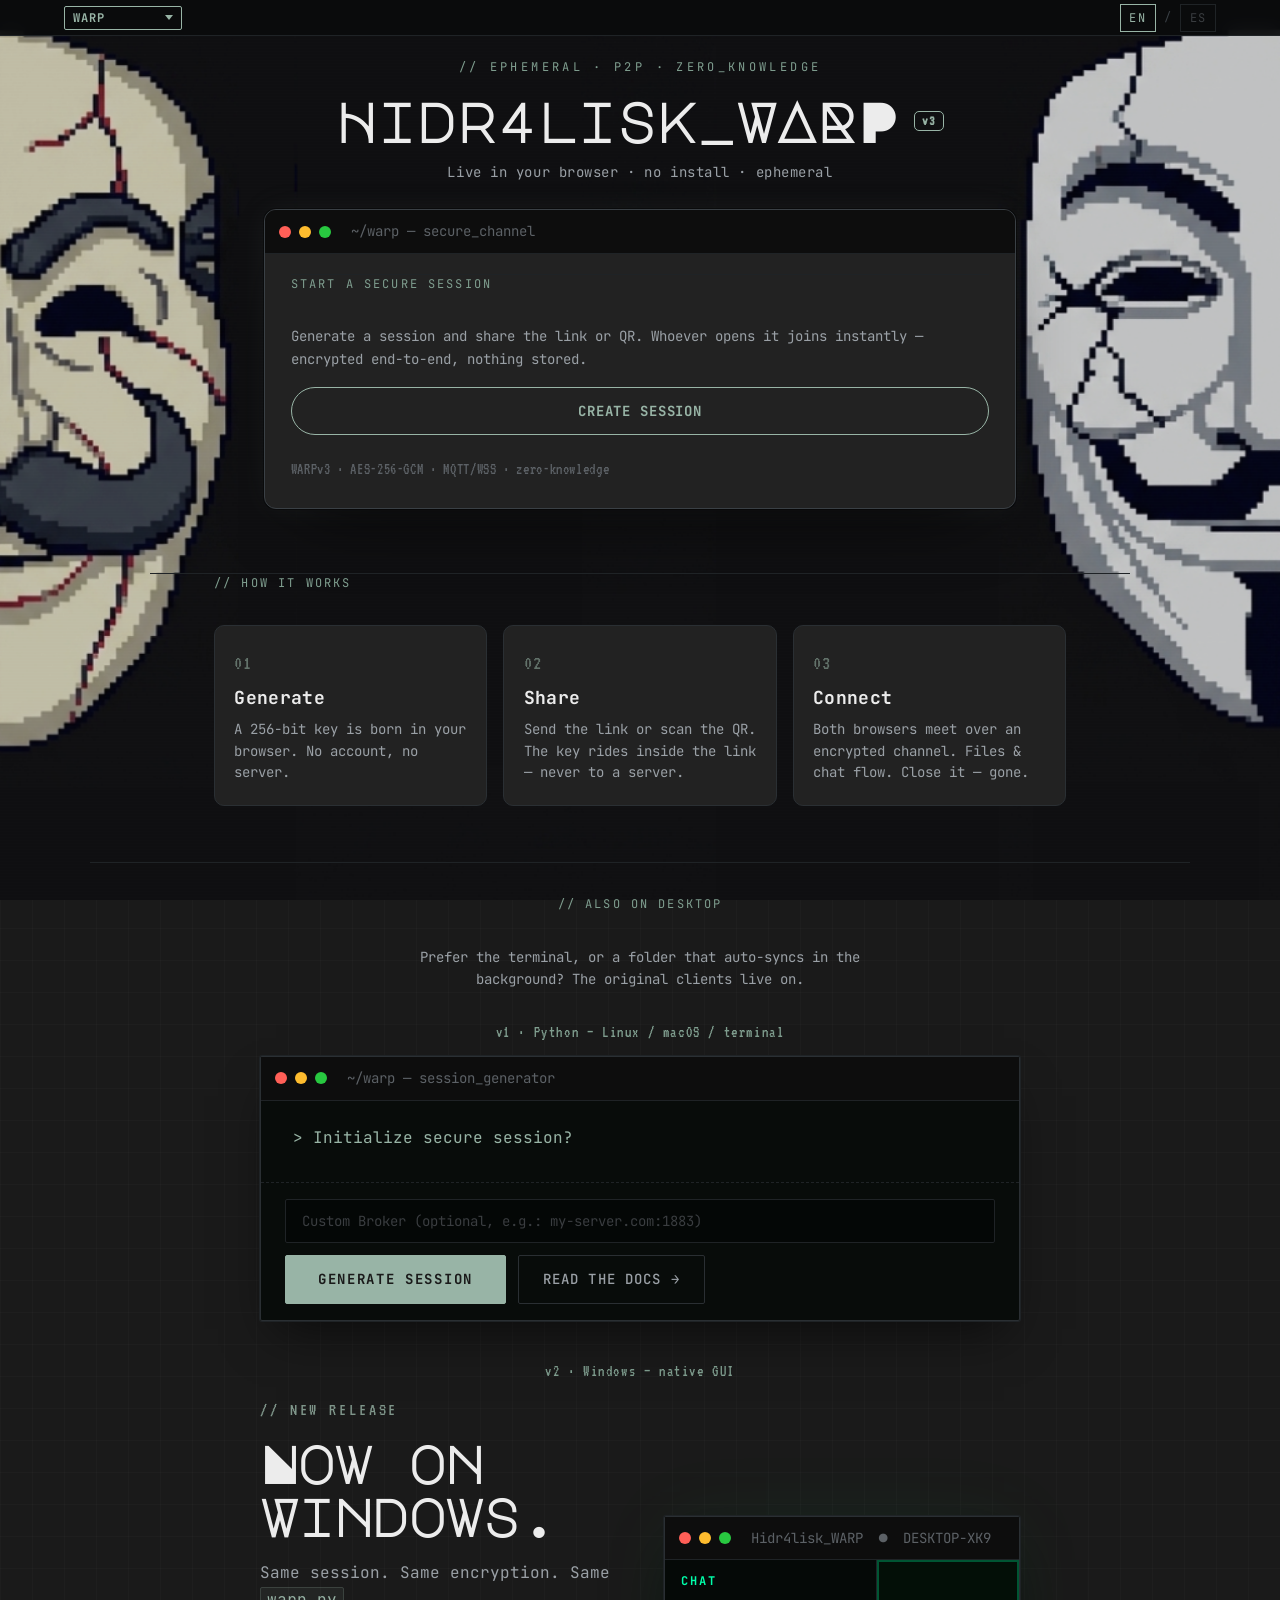
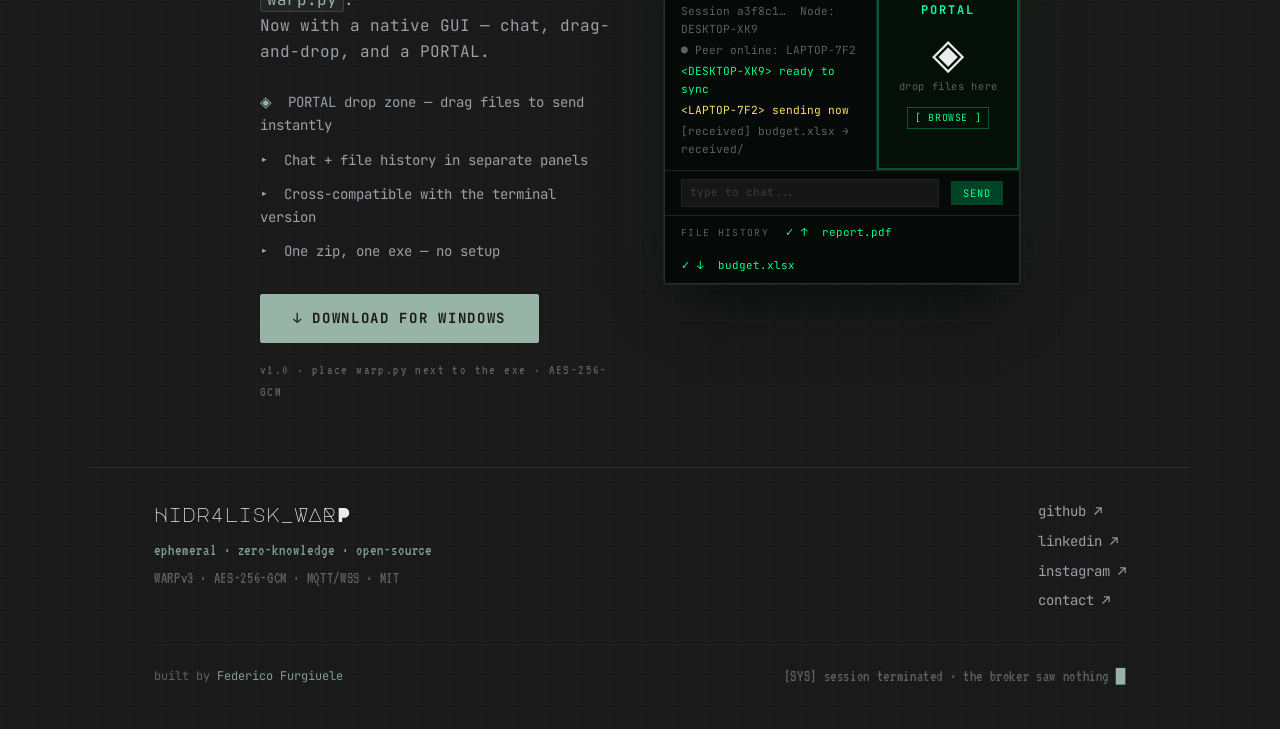
==== commit 73bce775: "fondo: imagen fija de fondo solo en desktop (oculta en movil)" ====
--- a/index.html
+++ b/index.html
@@ -15,6 +15,7 @@
 </head>
 
 <body>
+    <div class="bg-fixed" aria-hidden="true"></div>
     <div id="glitch-overlay" aria-hidden="true"></div>
     <a class="skip-link" href="#main-content">Skip to main content</a>
 
@@ -81,19 +82,18 @@
                                 <span data-i18n="invite_title">// INVITE A PEER</span> <span aria-hidden="true">▾</span>
                             </button>
                             <div class="invite-body">
-                                <button class="invite-collapse" id="invite-collapse" type="button">
-                                    <span class="section-eyebrow" data-i18n="invite_title">// INVITE A PEER</span> <span aria-hidden="true">▴</span>
-                                </button>
+                                <button class="invite-close" id="invite-close" type="button" aria-label="Close">×</button>
+                                <p class="section-eyebrow" data-i18n="invite_title">// INVITE A PEER</p>
                                 <p class="muted" data-i18n="invite_desc">Send this link or let them scan the QR.</p>
                                 <div class="qr-wrap">
                                     <div class="qr" id="qr" aria-label="Session QR code"></div>
                                     <span class="qr-logo">Hidr4lisk_</span>
                                 </div>
-                                <button id="qr-save-btn" class="qr-save-btn" type="button" data-i18n="btn_qr">⤓ SAVE QR</button>
                                 <input id="share-link" class="share-link" readonly aria-label="Session link">
                                 <div class="btn-row">
                                     <button id="share-btn" class="btn-primary" data-i18n="btn_share">↗ SHARE LINK</button>
                                     <button id="copy-btn" class="btn-ghost" data-i18n="btn_copy">⧉ COPY</button>
+                                    <button id="qr-save-btn" class="btn-ghost" data-i18n="btn_qr">⤓ SAVE QR</button>
                                 </div>
                             </div>
                         </div>
--- a/index.css
+++ b/index.css
@@ -96,6 +96,20 @@
     min-height: 100dvh;
     padding-top: env(safe-area-inset-top, 0);
     padding-bottom: env(safe-area-inset-bottom, 0);
+}
+
+/* Fixed background image — desktop only (móvil queda con --bg-base plano) */
+.bg-fixed {
+    display: none;
+}
+@media (min-width: 1024px) {
+    .bg-fixed {
+        display: block;
+        position: fixed;
+        inset: 0;
+        z-index: -1;
+        background: url("fondowarp.png") center / cover no-repeat;
+    }
 }
 
 /* Scanlines overlay */
--- a/app.css
+++ b/app.css
@@ -90,6 +90,7 @@
 
 /* ── Invitar (colapsable) ───────────────────────────────────────────────── */
 .invite {
+    position: relative;
     background: var(--bg-base); border: 1px solid var(--border-default);
     border-radius: 10px; padding: 1.1rem; text-align: center;
 }
@@ -103,25 +104,15 @@
 .invite.collapsed .invite-body { display: none; }
 .invite.collapsed .invite-reopen { display: flex; align-items: center; justify-content: center; gap: .6ch; }
 
-/* Header clickeable para cerrar la sección (útil al compartir pantalla en vivo) */
-.invite-collapse {
-    display: flex; align-items: center; justify-content: center; gap: .6ch;
-    width: 100%; background: transparent; border: none; cursor: pointer;
-    color: var(--accent); padding: .1rem .2rem; margin-bottom: .4rem;
-    font-family: var(--font-mono);
-}
-.invite-collapse .section-eyebrow { margin: 0; }
-.invite-collapse:hover { opacity: .8; }
-
-/* Guardar el QR (con la marca Hidr4lisk_ en el centro) como imagen PNG */
-.qr-save-btn {
-    display: block; margin: -.4rem auto .2rem; cursor: pointer;
-    background: transparent; border: none; color: var(--text-secondary);
-    font-family: var(--font-mono); font-size: var(--t-xs, .75rem);
-    letter-spacing: .1em; text-transform: uppercase; padding: .3rem .5rem;
-    transition: color var(--dur-fast, 150ms);
-}
-.qr-save-btn:hover { color: var(--accent); }
+/* Cerrar la sección con una × arriba a la derecha (estilo ventana; útil al compartir pantalla) */
+.invite-close {
+    position: absolute; top: .45rem; right: .55rem; z-index: 1;
+    width: 30px; height: 30px; display: flex; align-items: center; justify-content: center;
+    background: transparent; border: none; cursor: pointer; border-radius: 7px;
+    color: var(--text-tertiary); font-family: var(--font-mono); font-size: 1.5rem; line-height: 1;
+    transition: color var(--dur-fast, 150ms), background var(--dur-fast, 150ms);
+}
+.invite-close:hover { color: var(--text-primary); background: var(--bg-surface); }
 
 /* QR + logo central */
 .qr-wrap { position: relative; width: 200px; margin: .6rem auto 1rem; }
@@ -146,7 +137,14 @@
     overflow: hidden; text-overflow: ellipsis;
 }
 .btn-row { display: flex; gap: .6rem; margin-top: .75rem; }
-.btn-row .btn-primary, .btn-row .btn-ghost { flex: 1; min-height: 44px; padding: .7rem .9rem; }
+.btn-row .btn-primary, .btn-row .btn-ghost { flex: 1; min-height: 44px; padding: .7rem .9rem; white-space: nowrap; }
+/* En celu pueden convivir 3 botones (Compartir+Copiar+QR): achicamos para que entren en 1 línea */
+@media (max-width: 560px) {
+    .btn-row { gap: .4rem; }
+    .btn-row .btn-primary, .btn-row .btn-ghost {
+        padding: .7rem .4rem; font-size: var(--t-xs, .75rem); letter-spacing: .02em;
+    }
+}
 
 /* ── Room ───────────────────────────────────────────────────────────────── */
 .room-grid { display: grid; grid-template-columns: 1fr; gap: 1.1rem; }
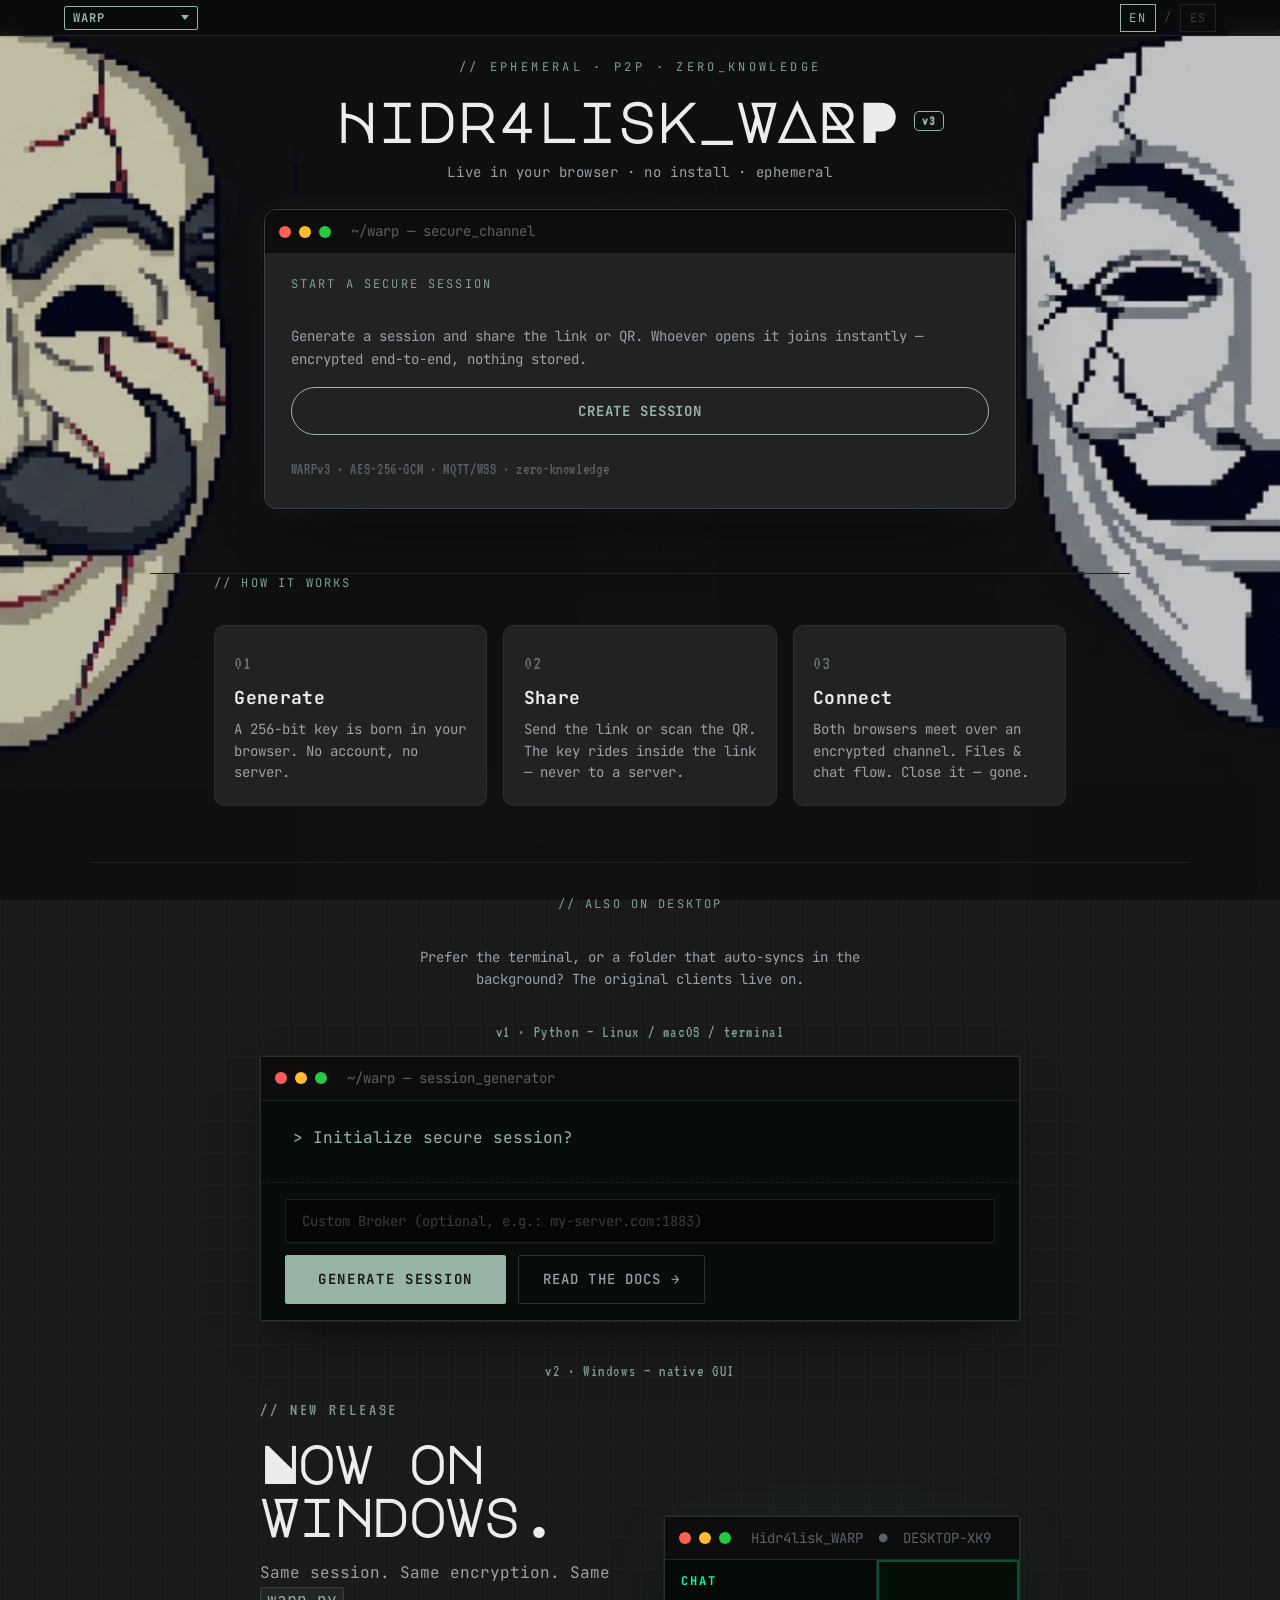
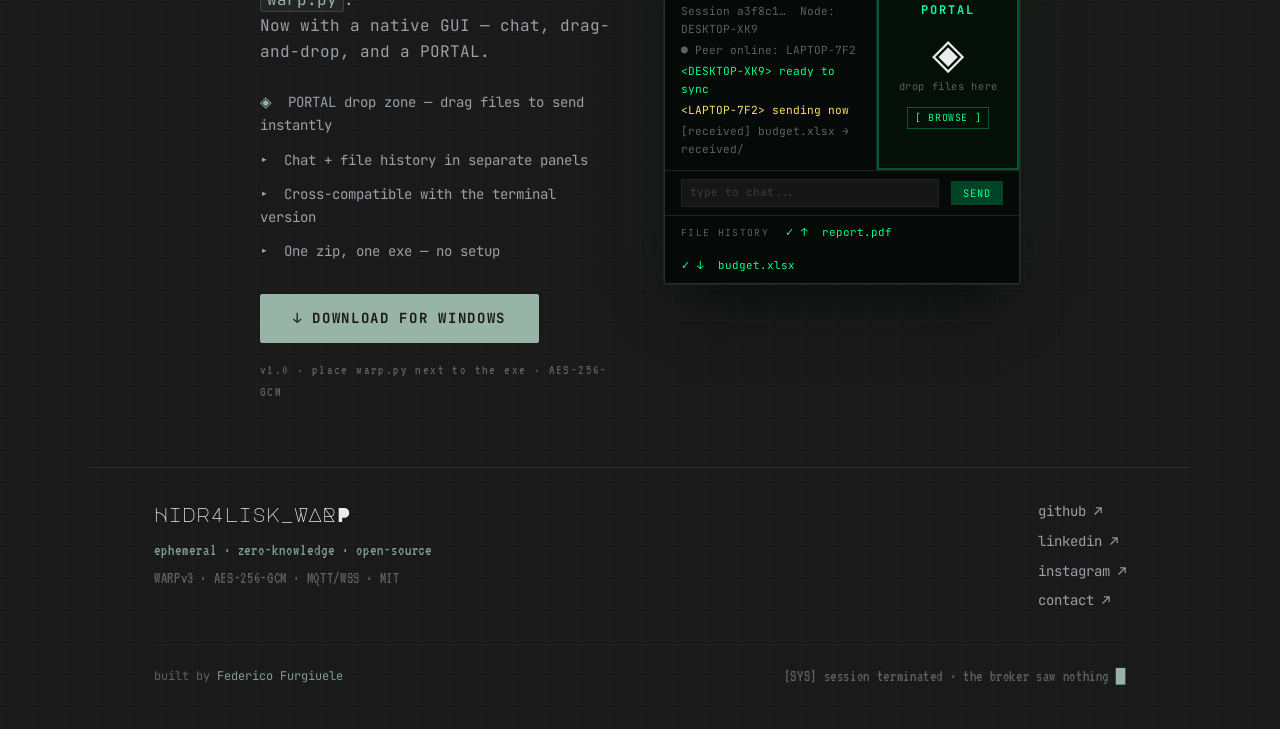
==== commit 9771ff0b: "navbar: agregar HIDRALISK OS al selector de herramientas" ====
--- a/index.html
+++ b/index.html
@@ -26,6 +26,7 @@
                 <select class="tool-select" aria-label="Hidr4lisk tools"
                         onchange="window.location.href=this.value">
                     <option value="https://hidralisk.online">Hidr4lisk_</option>
+                    <option value="https://hidr4lisk.github.io/hidralisk-os">HIDRALISK OS</option>
                     <option value="https://hidr4lisk.github.io/warp" selected>WARP</option>
                     <option value="https://hidr4lisk.github.io/shield">SHIELD</option>
                     <option value="https://hidr4lisk.github.io/tech">TECH</option>
--- a/app.css
+++ b/app.css
@@ -201,10 +201,11 @@
 }
 .portal-hint {
     position: absolute; inset: 0; z-index: 2; display: flex; align-items: center; justify-content: center;
-    text-align: center; padding: 0 16%; font-family: var(--font-mono); font-size: var(--t-xs, .75rem);
-    font-weight: 700; color: #2a0a45; letter-spacing: .02em; line-height: 1.4; pointer-events: none;
-    /* violeta oscuro con halo claro (faux-stroke) para que se lea sobre el verde del portal */
-    text-shadow: 0 0 2px #d8ffce, 0 0 3px #d8ffce, 0 0 5px rgba(216,255,206,.9), 0 1px 1px rgba(216,255,206,.9);
+    text-align: center; padding: 0 12%; font-family: var(--font-mono); font-size: clamp(.8rem, 1.1vw, .95rem);
+    font-weight: 700; color: #fff; letter-spacing: .03em; line-height: 1.45; pointer-events: none;
+    /* texto blanco con contorno negro (faux-stroke) para que se lea sobre el verde del portal */
+    -webkit-text-stroke: 0.5px #000;
+    text-shadow: 0 0 2px #000, 0 0 3px #000, 1px 1px 1px #000, -1px 1px 1px #000, 1px -1px 1px #000, -1px -1px 1px #000;
 }
 .portal:hover, .portal:focus-visible { transform: scale(1.04); box-shadow: 0 0 0 2px rgba(182,255,58,.5), 0 0 60px rgba(57,211,83,.6); outline: none; }
 .portal.drag { transform: scale(1.1); box-shadow: 0 0 0 3px var(--p1), 0 0 80px rgba(182,255,58,.8); }
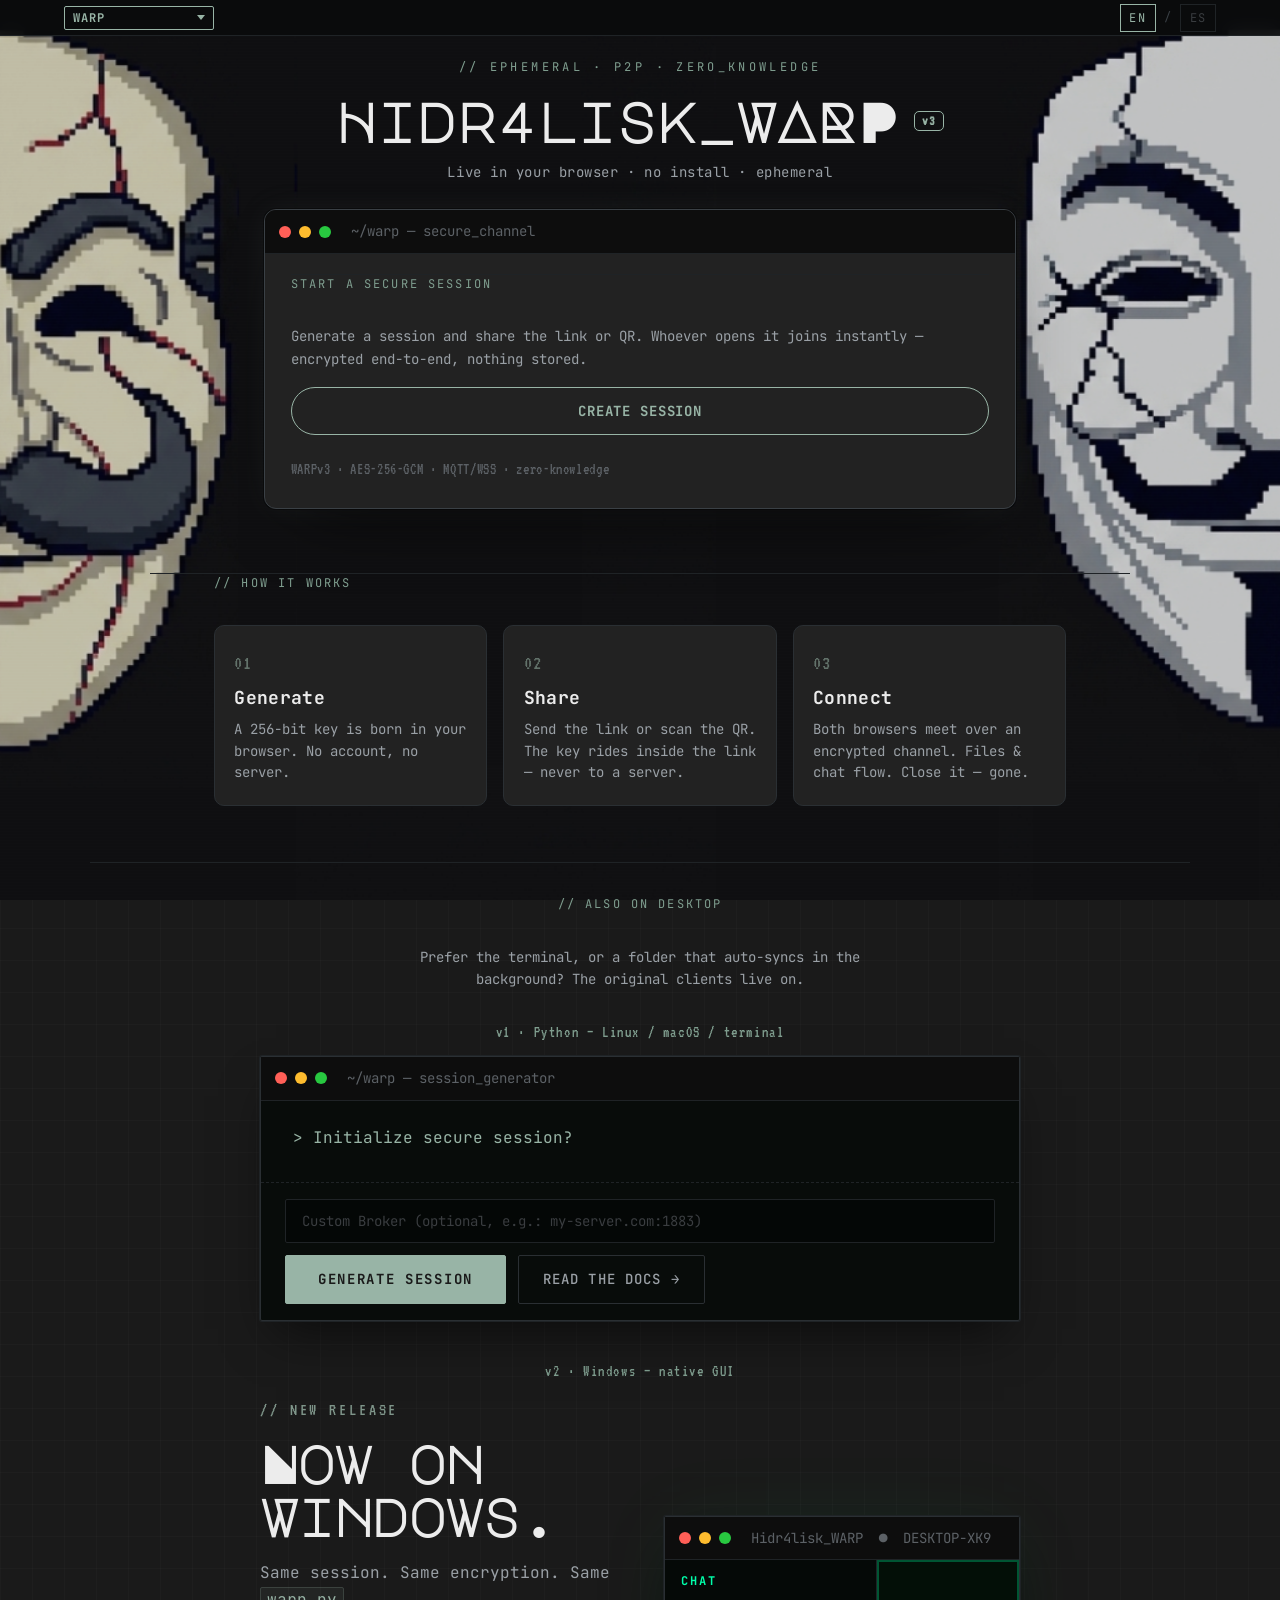
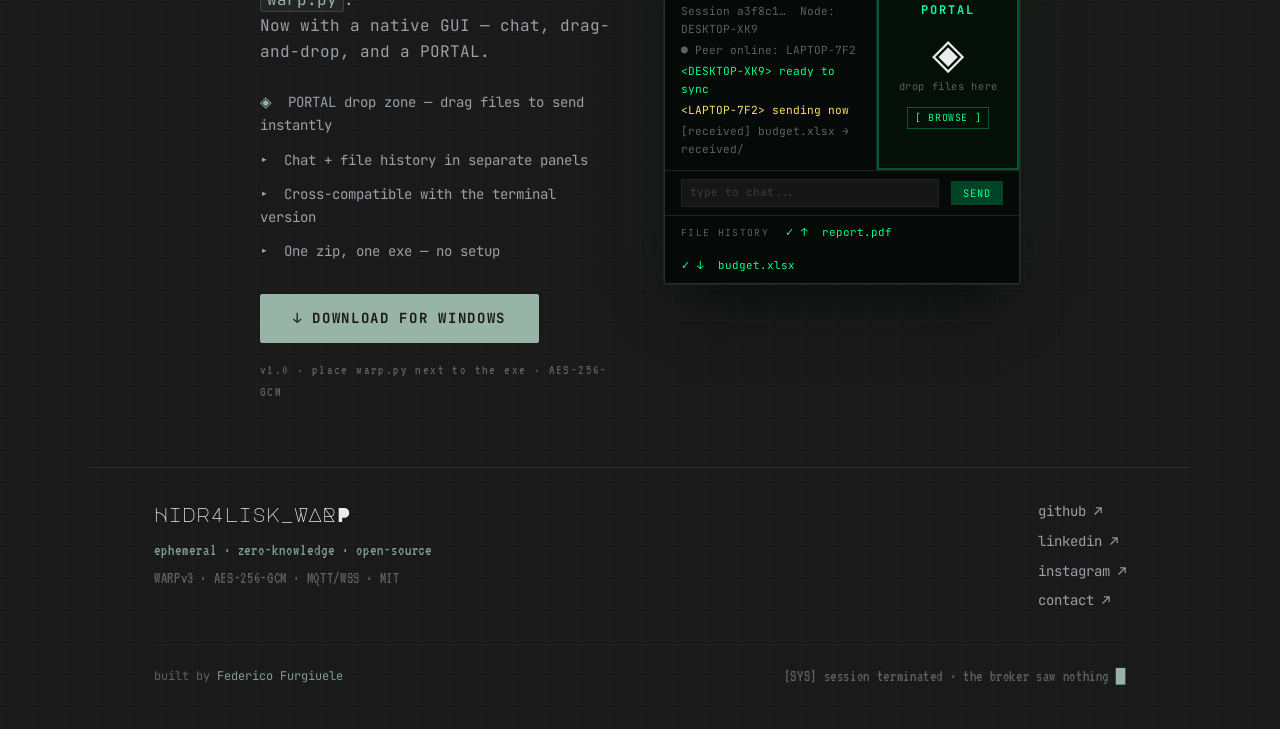
==== commit 527a2f6c: "navbar: orden canonico del tool-select (OS 2do, luego SWARM/PENTOOL/TECH/SHIELD/WARP) + min-width 15" ====
--- a/index.html
+++ b/index.html
@@ -27,11 +27,11 @@
                         onchange="window.location.href=this.value">
                     <option value="https://hidralisk.online">Hidr4lisk_</option>
                     <option value="https://hidr4lisk.github.io/hidralisk-os">HIDRALISK OS</option>
+                    <option value="https://github.com/hidr4lisk/swarm">SWARM</option>
+                    <option value="https://hidr4lisk.github.io/pentool">PENTOOL</option>
+                    <option value="https://hidr4lisk.github.io/tech">TECH</option>
+                    <option value="https://hidr4lisk.github.io/shield">SHIELD</option>
                     <option value="https://hidr4lisk.github.io/warp" selected>WARP</option>
-                    <option value="https://hidr4lisk.github.io/shield">SHIELD</option>
-                    <option value="https://hidr4lisk.github.io/tech">TECH</option>
-                    <option value="https://hidr4lisk.github.io/pentool">PENTOOL</option>
-                    <option value="https://github.com/hidr4lisk/swarm">SWARM</option>
                 </select>
             </div>
             <div class="top-bar__right">
--- a/index.css
+++ b/index.css
@@ -235,7 +235,7 @@
 
 .tool-nav__btn--brand { text-transform: none; }
 
-.tool-select {
+.tool-select { min-width: 150px;
     appearance: none;
     -webkit-appearance: none;
     background-color: transparent;
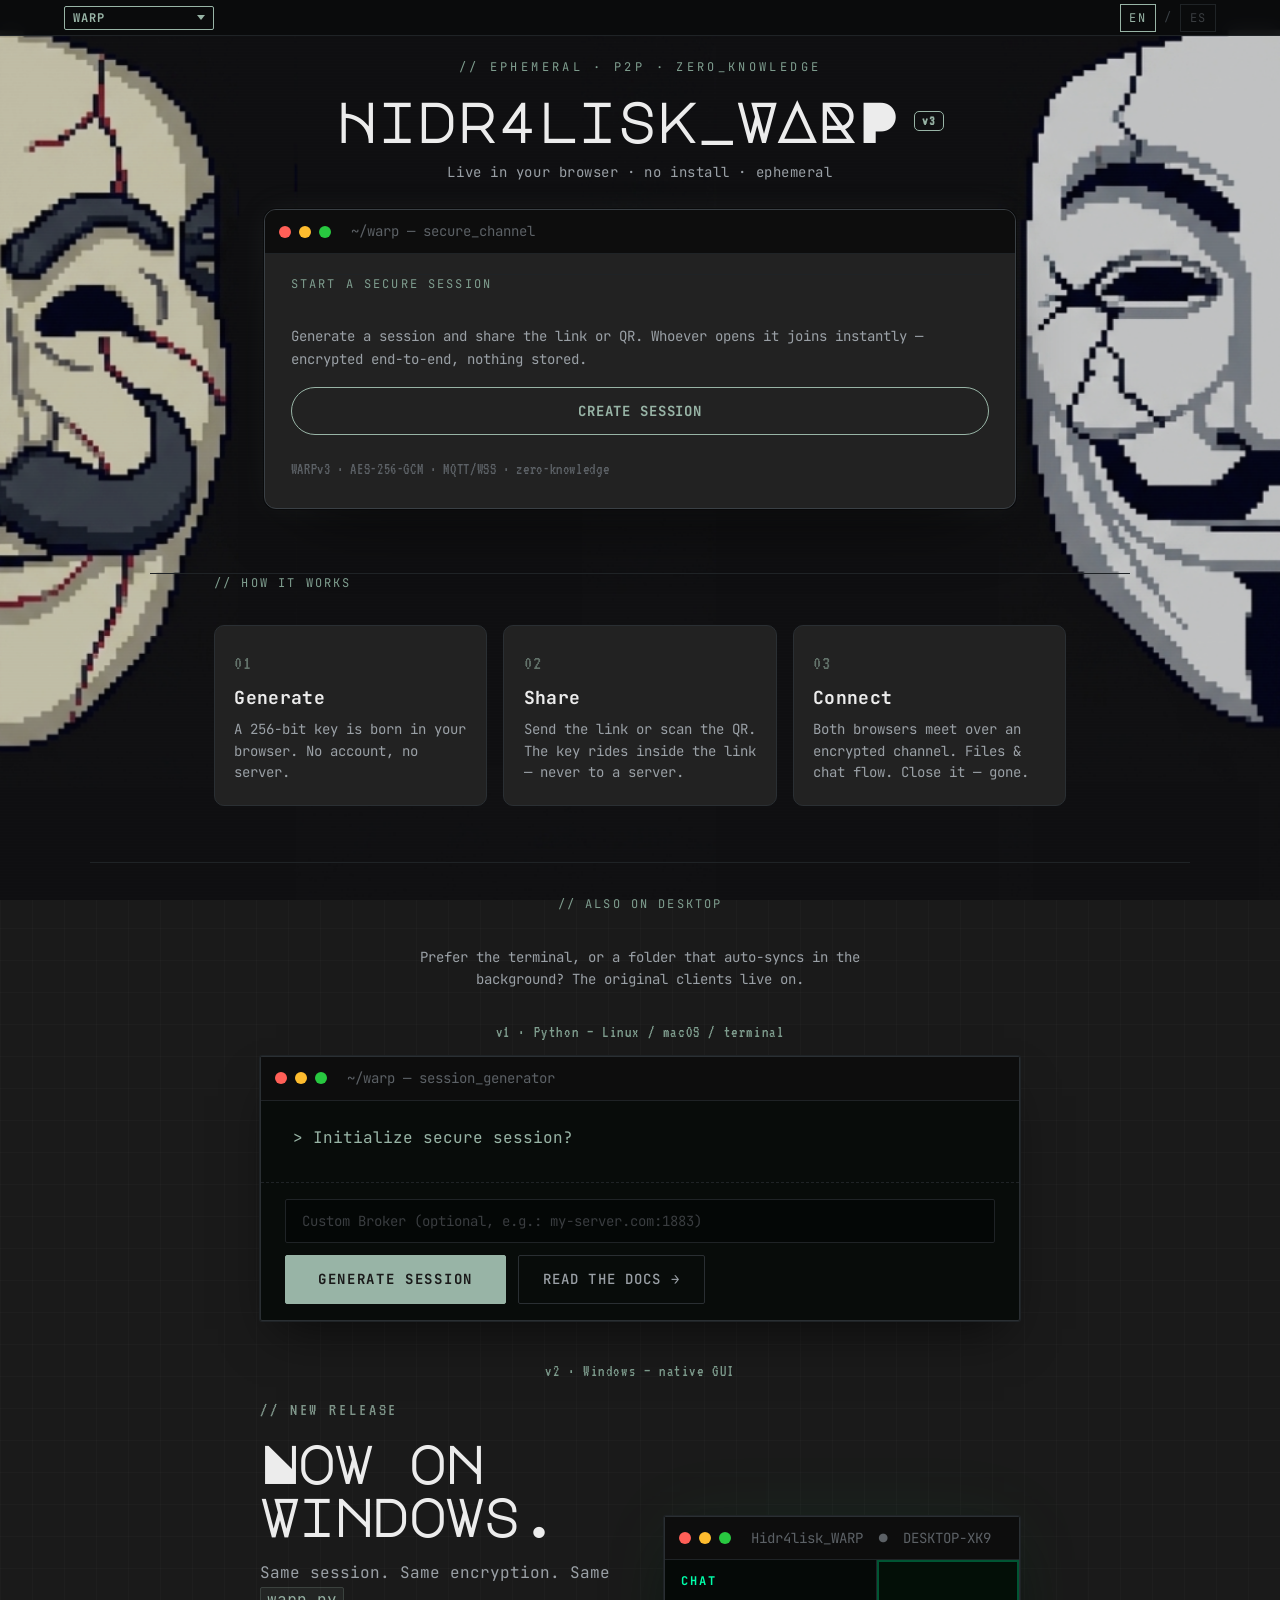
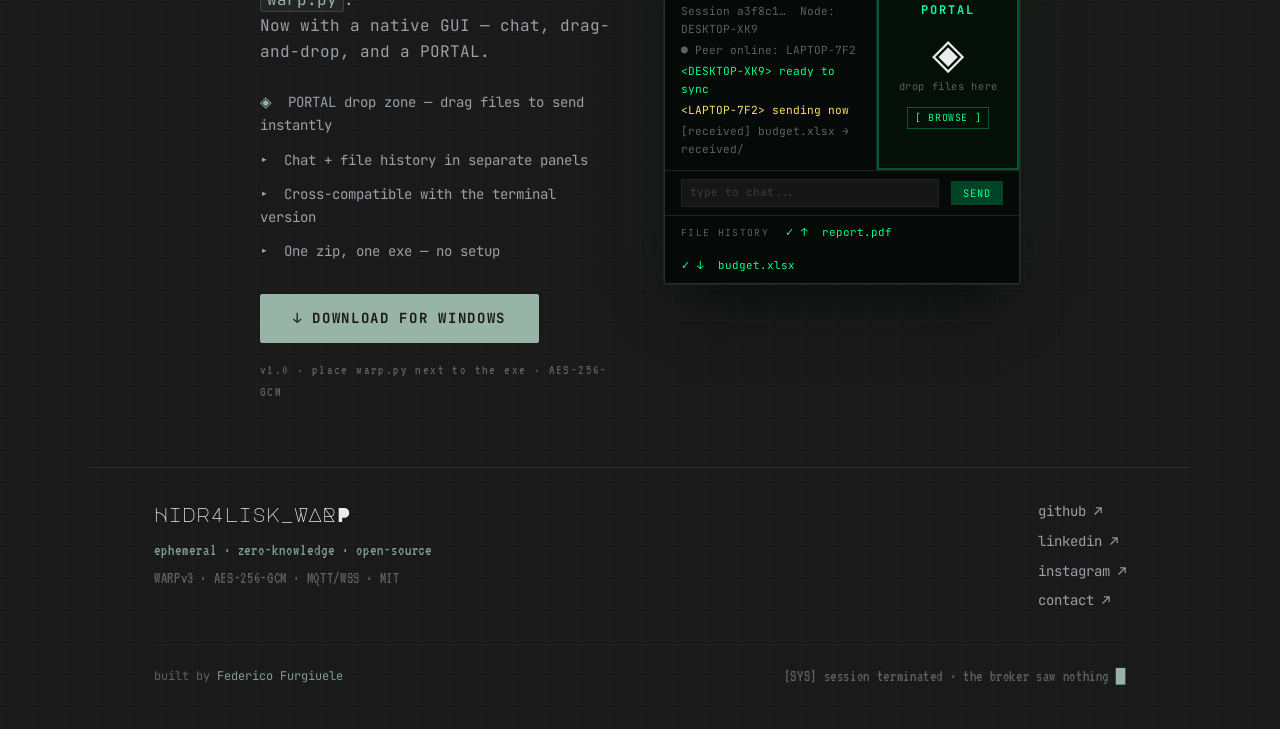
==== commit d30c379d: "nav: apuntar SWARM del selector a la página nueva (hidr4lisk.github.io/swarm)" ====
--- a/index.html
+++ b/index.html
@@ -27,7 +27,7 @@
                         onchange="window.location.href=this.value">
                     <option value="https://hidralisk.online">Hidr4lisk_</option>
                     <option value="https://hidr4lisk.github.io/hidralisk-os">HIDRALISK OS</option>
-                    <option value="https://github.com/hidr4lisk/swarm">SWARM</option>
+                    <option value="https://hidr4lisk.github.io/swarm">SWARM</option>
                     <option value="https://hidr4lisk.github.io/pentool">PENTOOL</option>
                     <option value="https://hidr4lisk.github.io/tech">TECH</option>
                     <option value="https://hidr4lisk.github.io/shield">SHIELD</option>
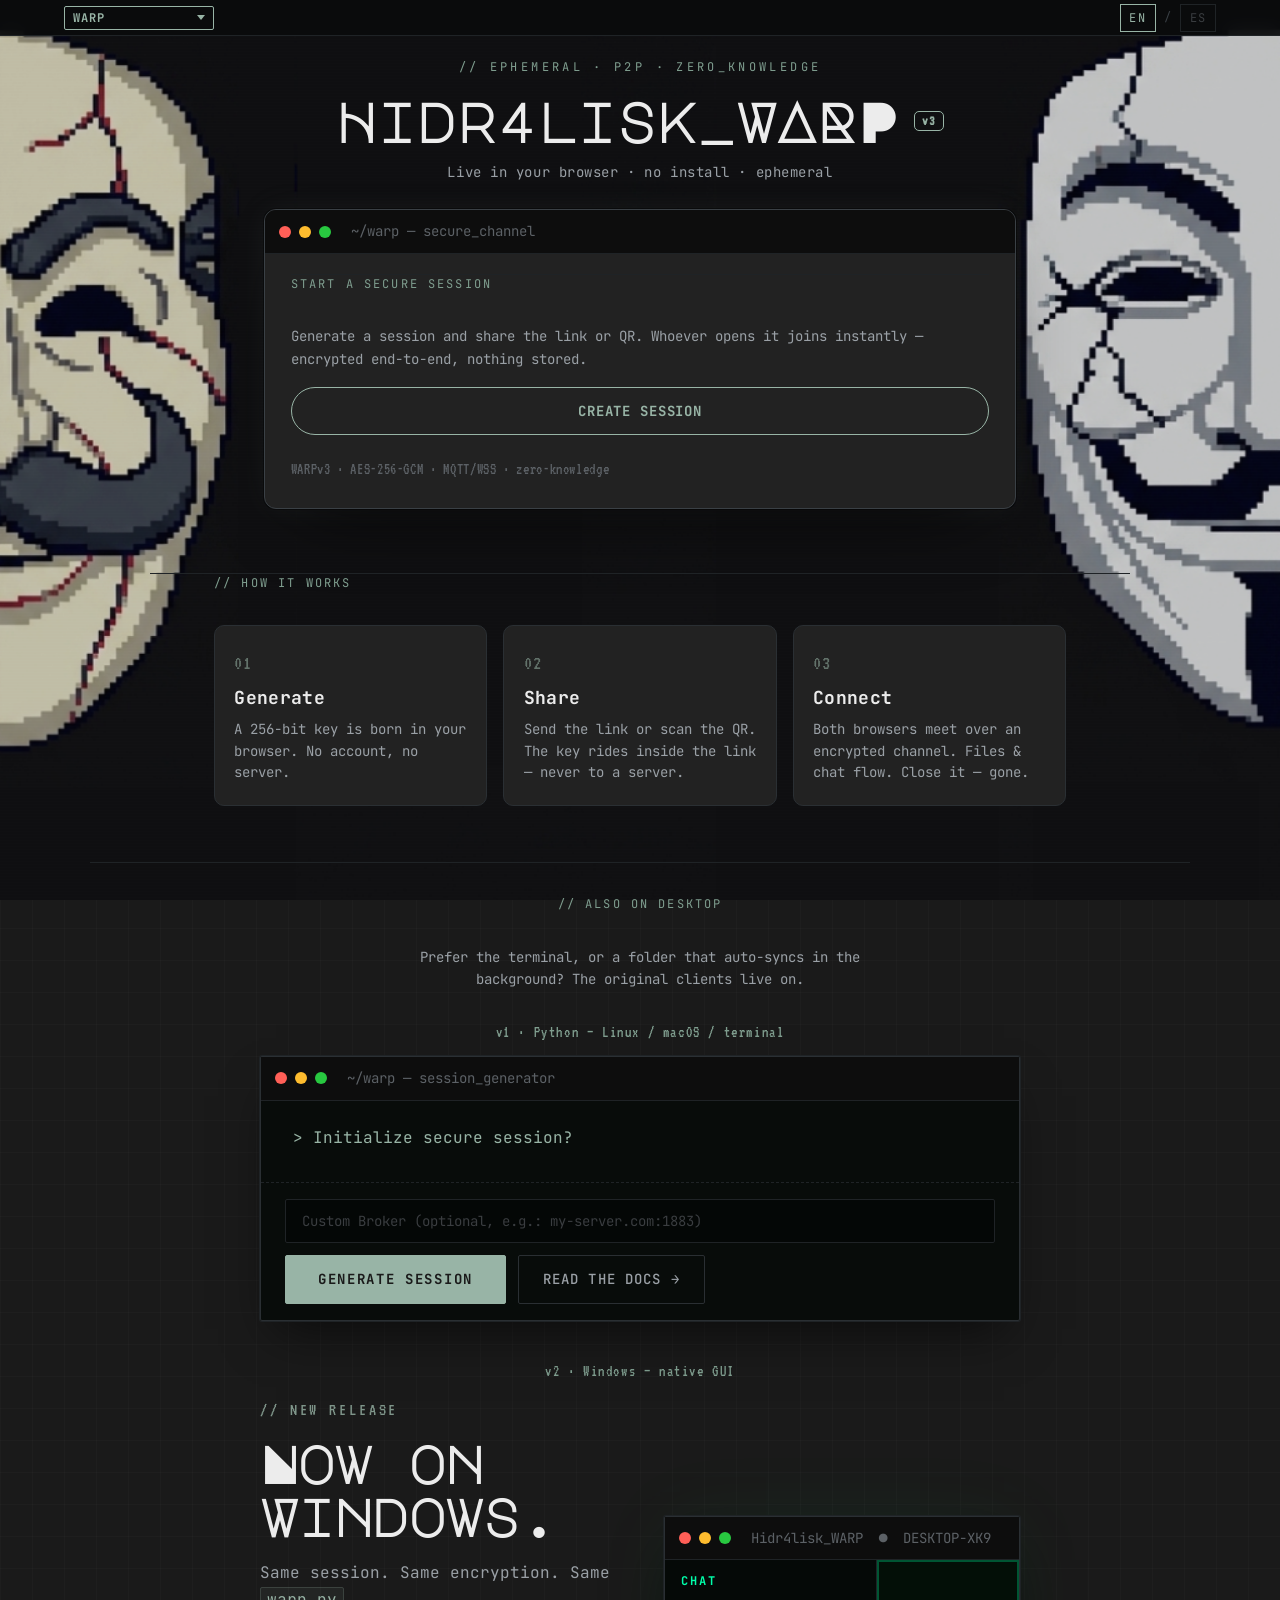
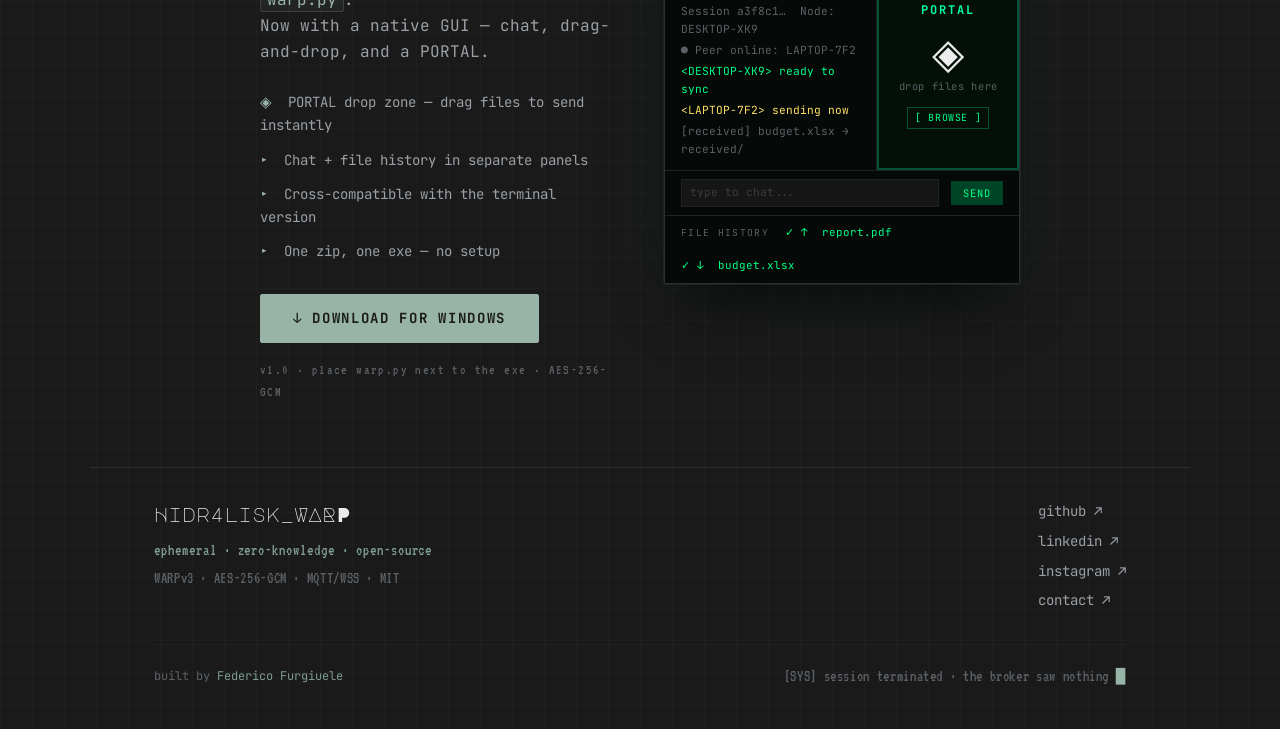
==== commit 838bb022: "Navbar: SWARM segundo en el tool-select (proyecto estrella, orden canónico nuevo)" ====
--- a/index.html
+++ b/index.html
@@ -26,8 +26,8 @@
                 <select class="tool-select" aria-label="Hidr4lisk tools"
                         onchange="window.location.href=this.value">
                     <option value="https://hidralisk.online">Hidr4lisk_</option>
+                    <option value="https://hidr4lisk.github.io/swarm">SWARM</option>
                     <option value="https://hidr4lisk.github.io/hidralisk-os">HIDRALISK OS</option>
-                    <option value="https://hidr4lisk.github.io/swarm">SWARM</option>
                     <option value="https://hidr4lisk.github.io/pentool">PENTOOL</option>
                     <option value="https://hidr4lisk.github.io/tech">TECH</option>
                     <option value="https://hidr4lisk.github.io/shield">SHIELD</option>
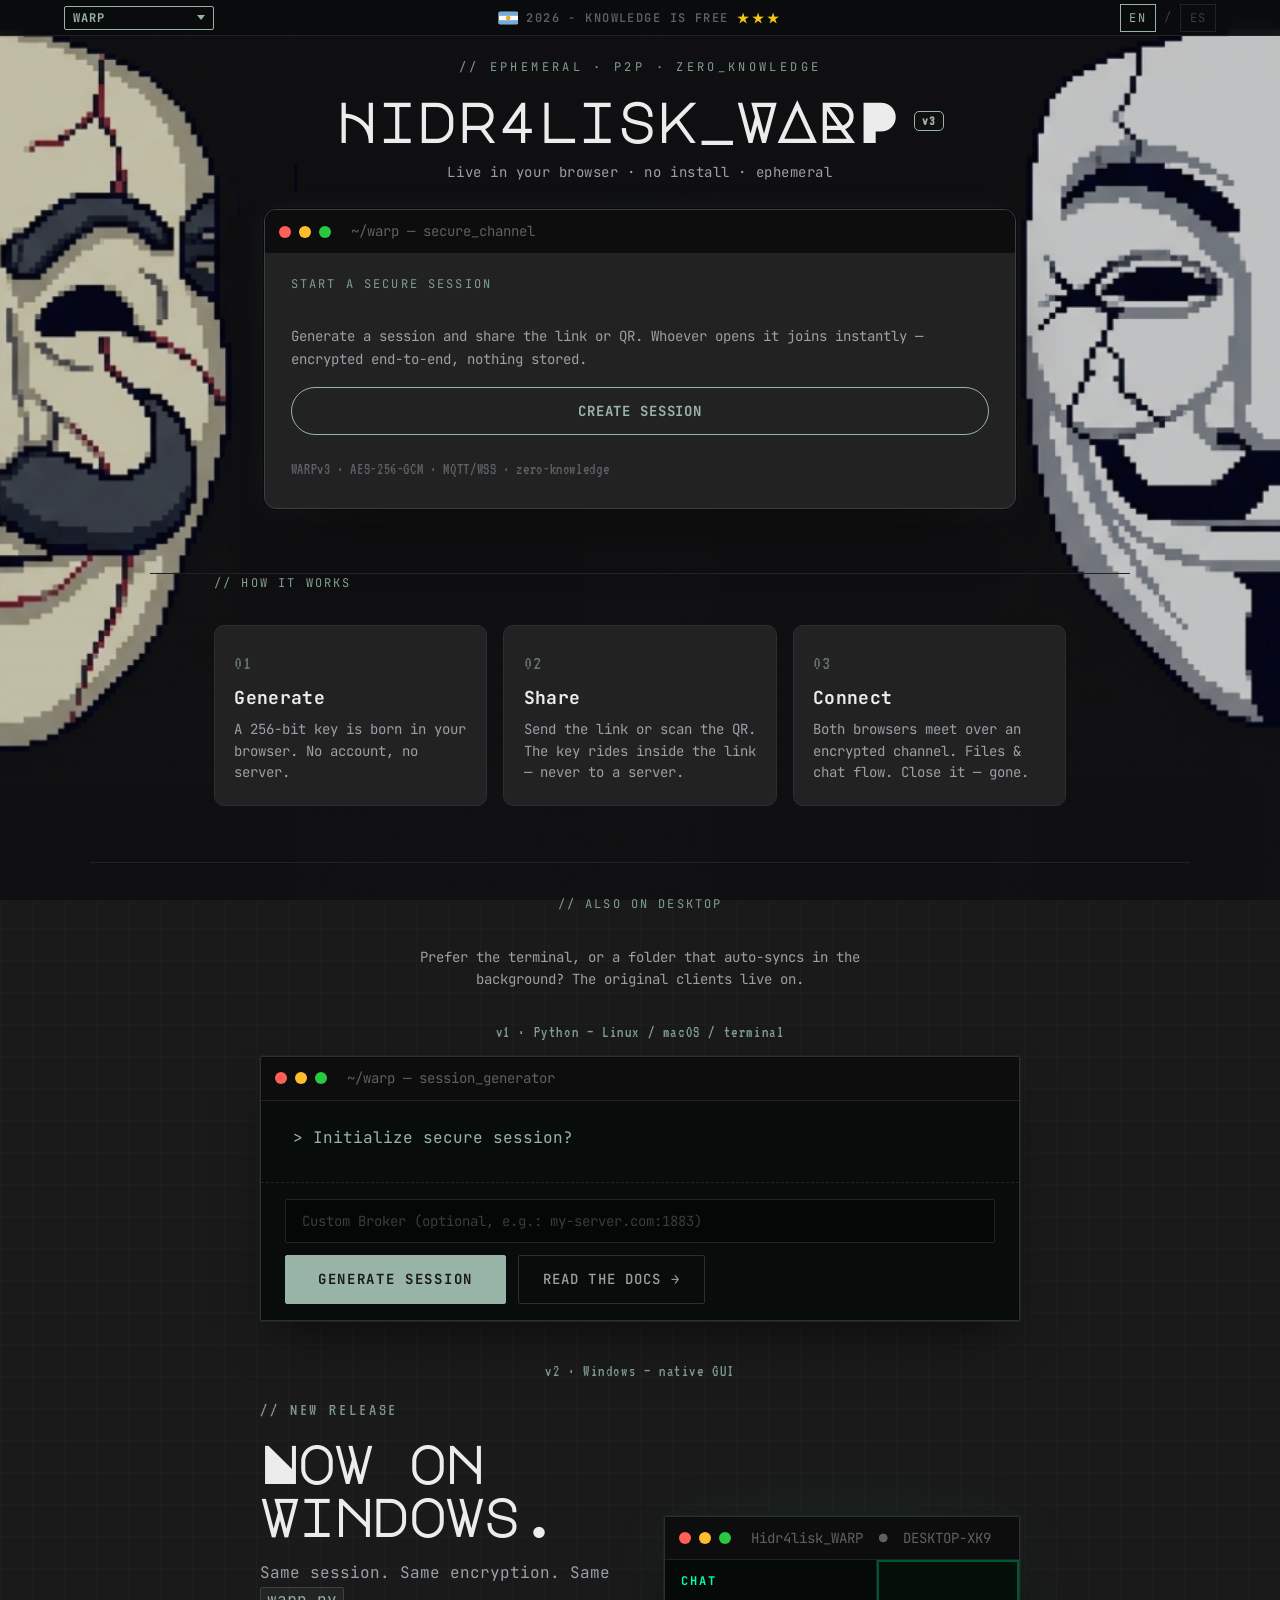
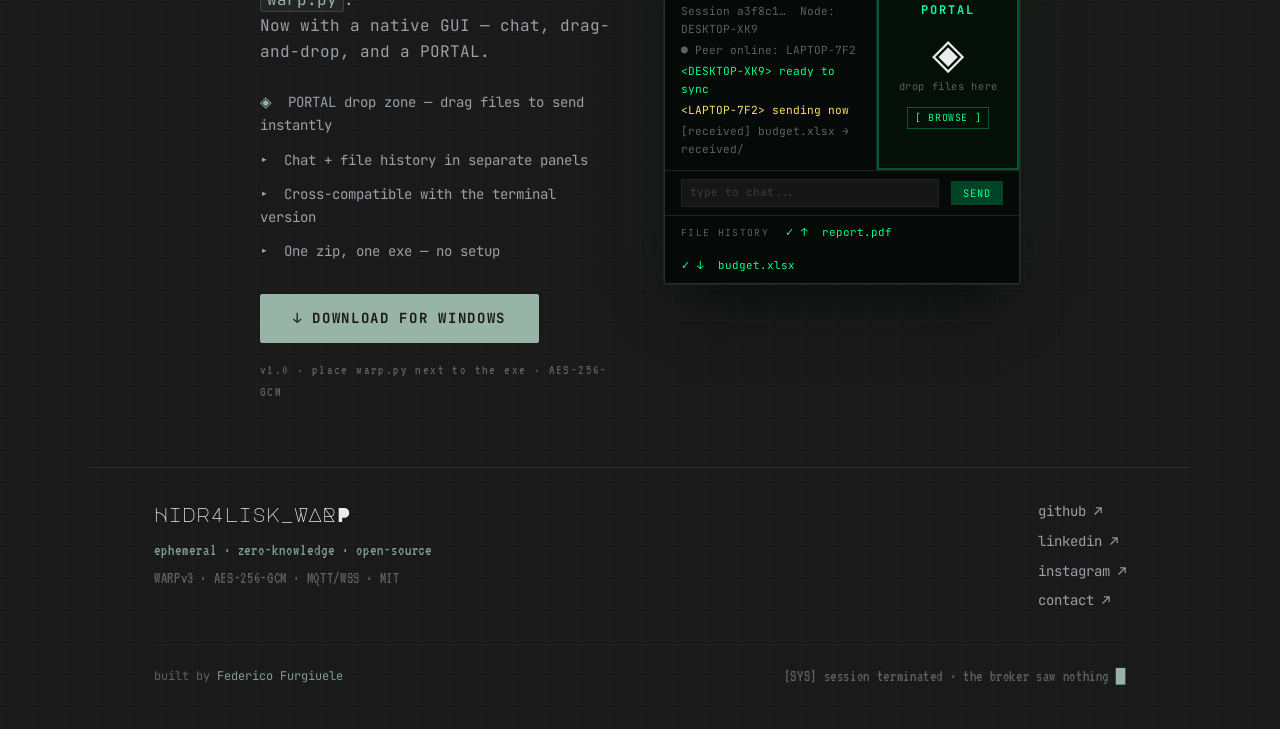
==== commit eb85dfcb: "Navbar: lema '2026 - El conocimiento es libre' + ★★★ centrado en la top-bar (solo PC, bilingüe, band" ====
--- a/index.html
+++ b/index.html
@@ -33,6 +33,11 @@
                     <option value="https://hidr4lisk.github.io/shield">SHIELD</option>
                     <option value="https://hidr4lisk.github.io/warp" selected>WARP</option>
                 </select>
+            </div>
+            <div class="gov-banner" aria-hidden="true">
+                <span class="gov-flag" title="Argentina"><svg width="20" height="13" viewBox="0 0 30 20" role="img" aria-label="Argentina"><rect width="30" height="20" fill="#fff"/><rect width="30" height="6.667" fill="#75AADB"/><rect width="30" height="6.667" y="13.333" fill="#75AADB"/><polygon fill="#F6B40E" points="19.2,10 17.495,8.966 17.969,7.031 16.034,7.505 15,5.8 13.966,7.505 12.031,7.031 12.505,8.966 10.8,10 12.505,11.034 12.031,12.969 13.966,12.495 15,14.2 16.034,12.495 17.969,12.969 17.495,11.034"/><circle cx="15" cy="10" r="2.7" fill="#F6B40E" stroke="#85340A" stroke-width=".25"/></svg></span>
+                <span data-i18n="nav_motto">2026 - Knowledge is free</span>
+                <span class="gov-stars">★★★</span>
             </div>
             <div class="top-bar__right">
                 <nav class="lang-toggle" aria-label="Language selector">
--- a/index.css
+++ b/index.css
@@ -175,7 +175,30 @@
     align-items: center;
     justify-content: space-between;
     gap: var(--s-4);
-}
+    position: relative;   /* ancla del .gov-banner centrado */
+}
+
+/* Banner lema pirata — centrado absoluto en la top-bar. Bandera SVG (no emoji: Windows) + ★ de texto. Solo PC. */
+.gov-banner {
+    position: absolute;
+    left: 50%;
+    top: 50%;
+    transform: translate(-50%, -50%);
+    display: flex;
+    align-items: center;
+    gap: 8px;
+    font-size: var(--t-xs);
+    font-weight: 600;
+    letter-spacing: 0.12em;
+    text-transform: uppercase;
+    color: var(--text-tertiary);
+    white-space: nowrap;
+    pointer-events: none;
+}
+.gov-banner > span { display: inline-flex; align-items: center; line-height: 1; }
+.gov-banner .gov-flag svg { display: block; border-radius: 2px; box-shadow: 0 0 0 1px rgba(0, 0, 0, .18); }
+.gov-banner .gov-stars { color: #f5c518; letter-spacing: 3px; font-size: 13px; }
+@media (max-width: 1023px) { .gov-banner { display: none; } }
 
 .top-bar__left,
 .top-bar__right {
